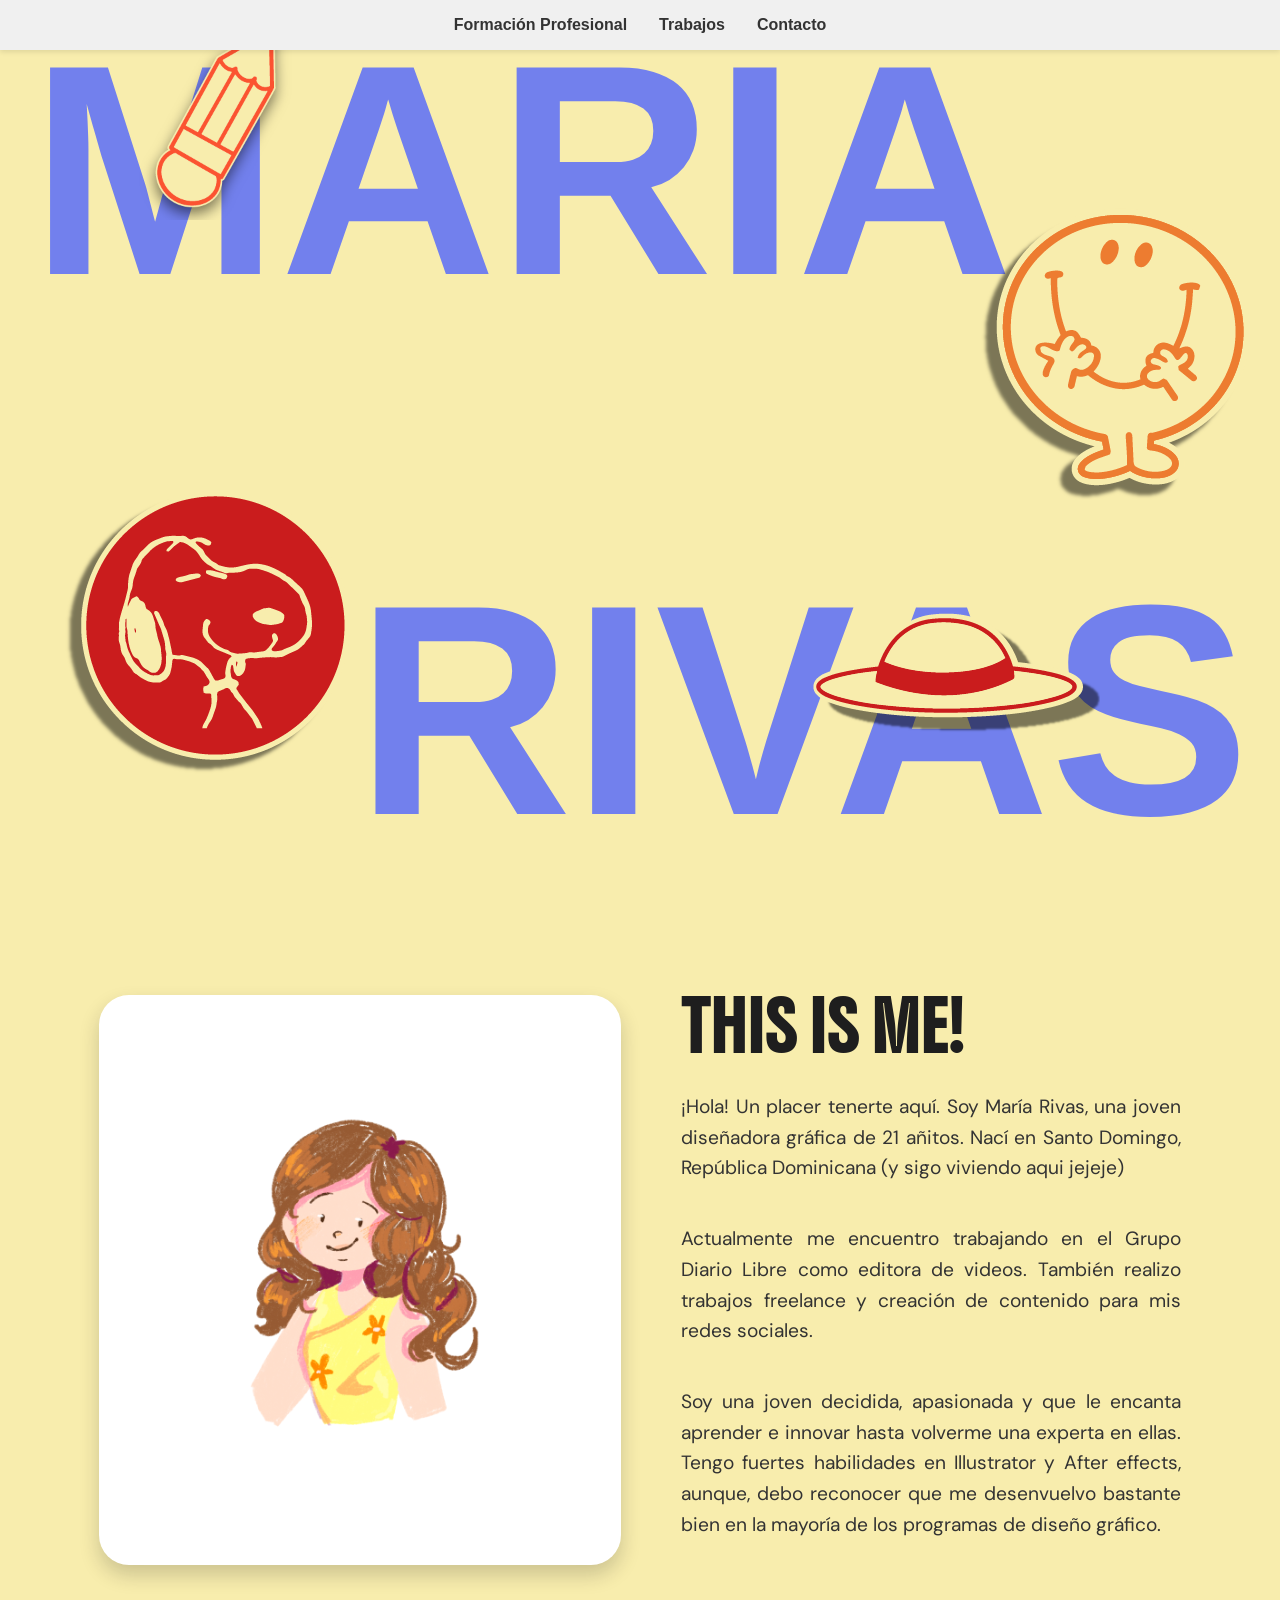
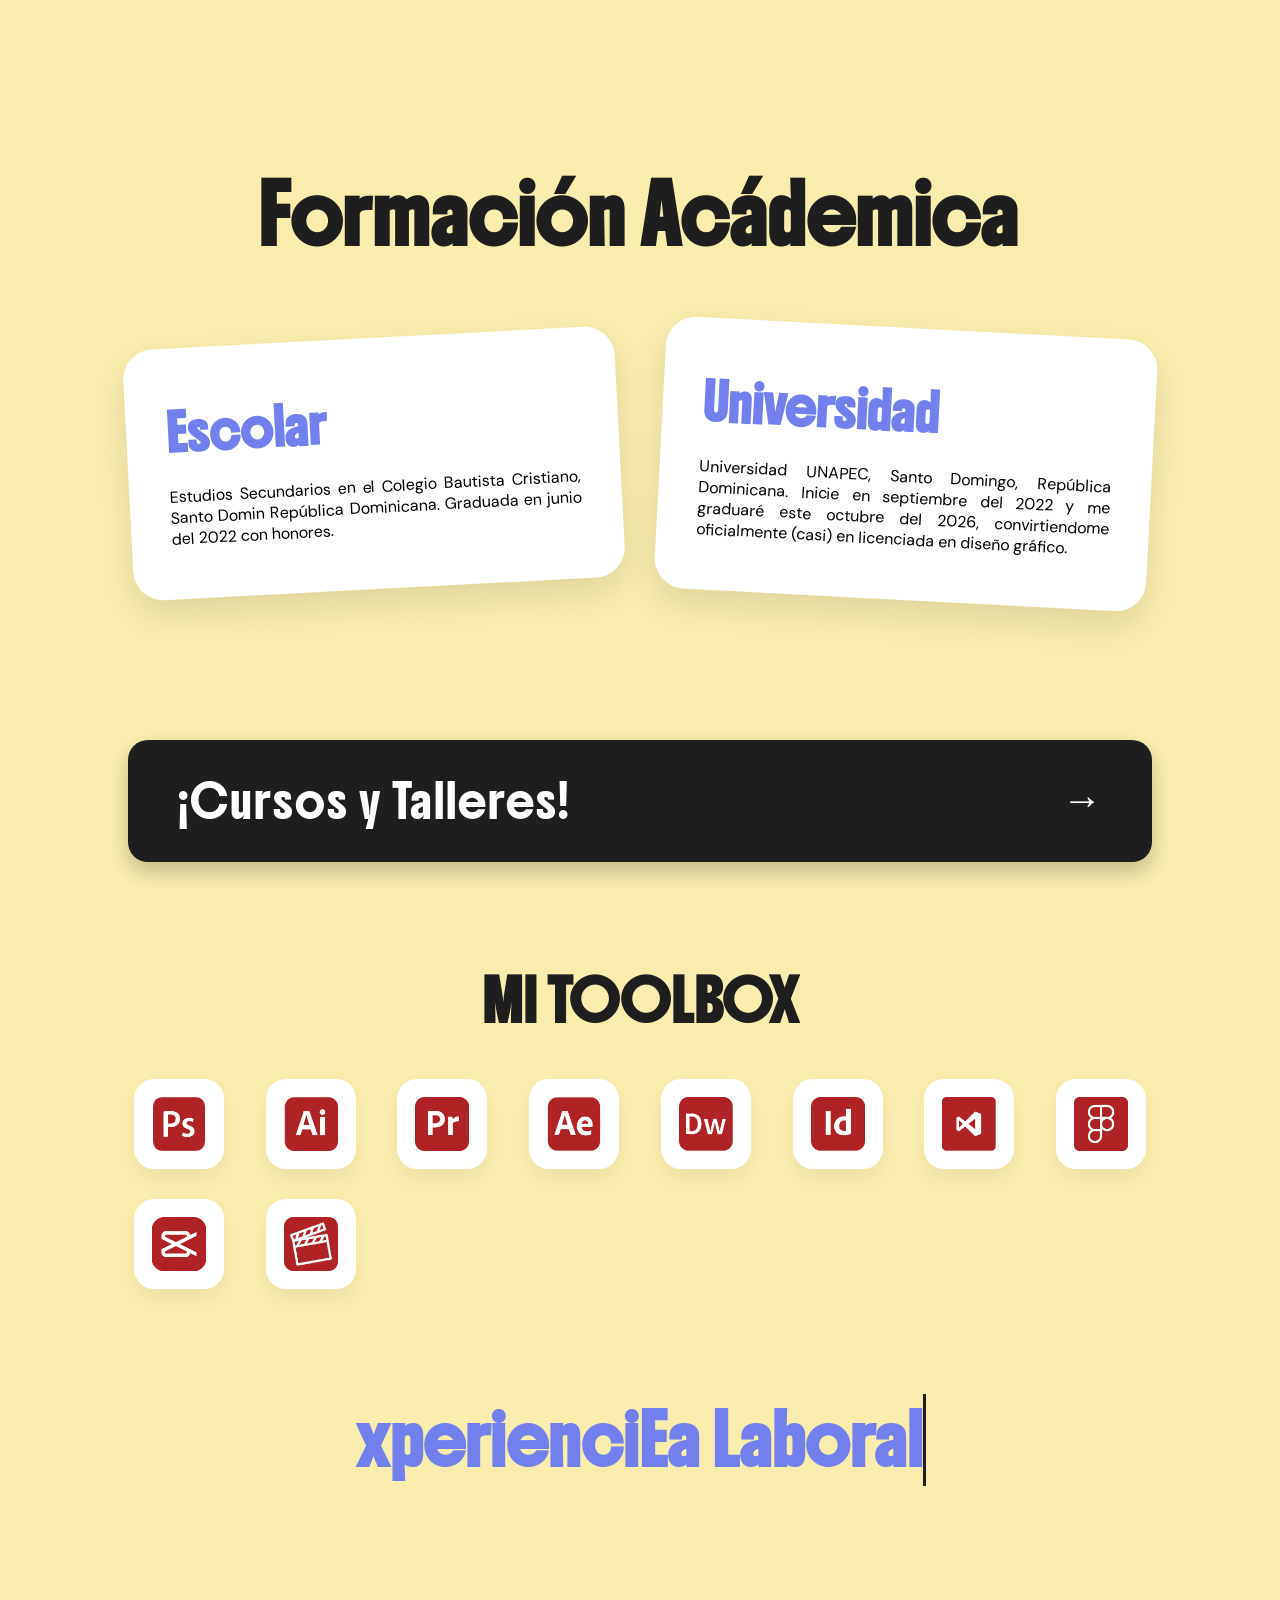
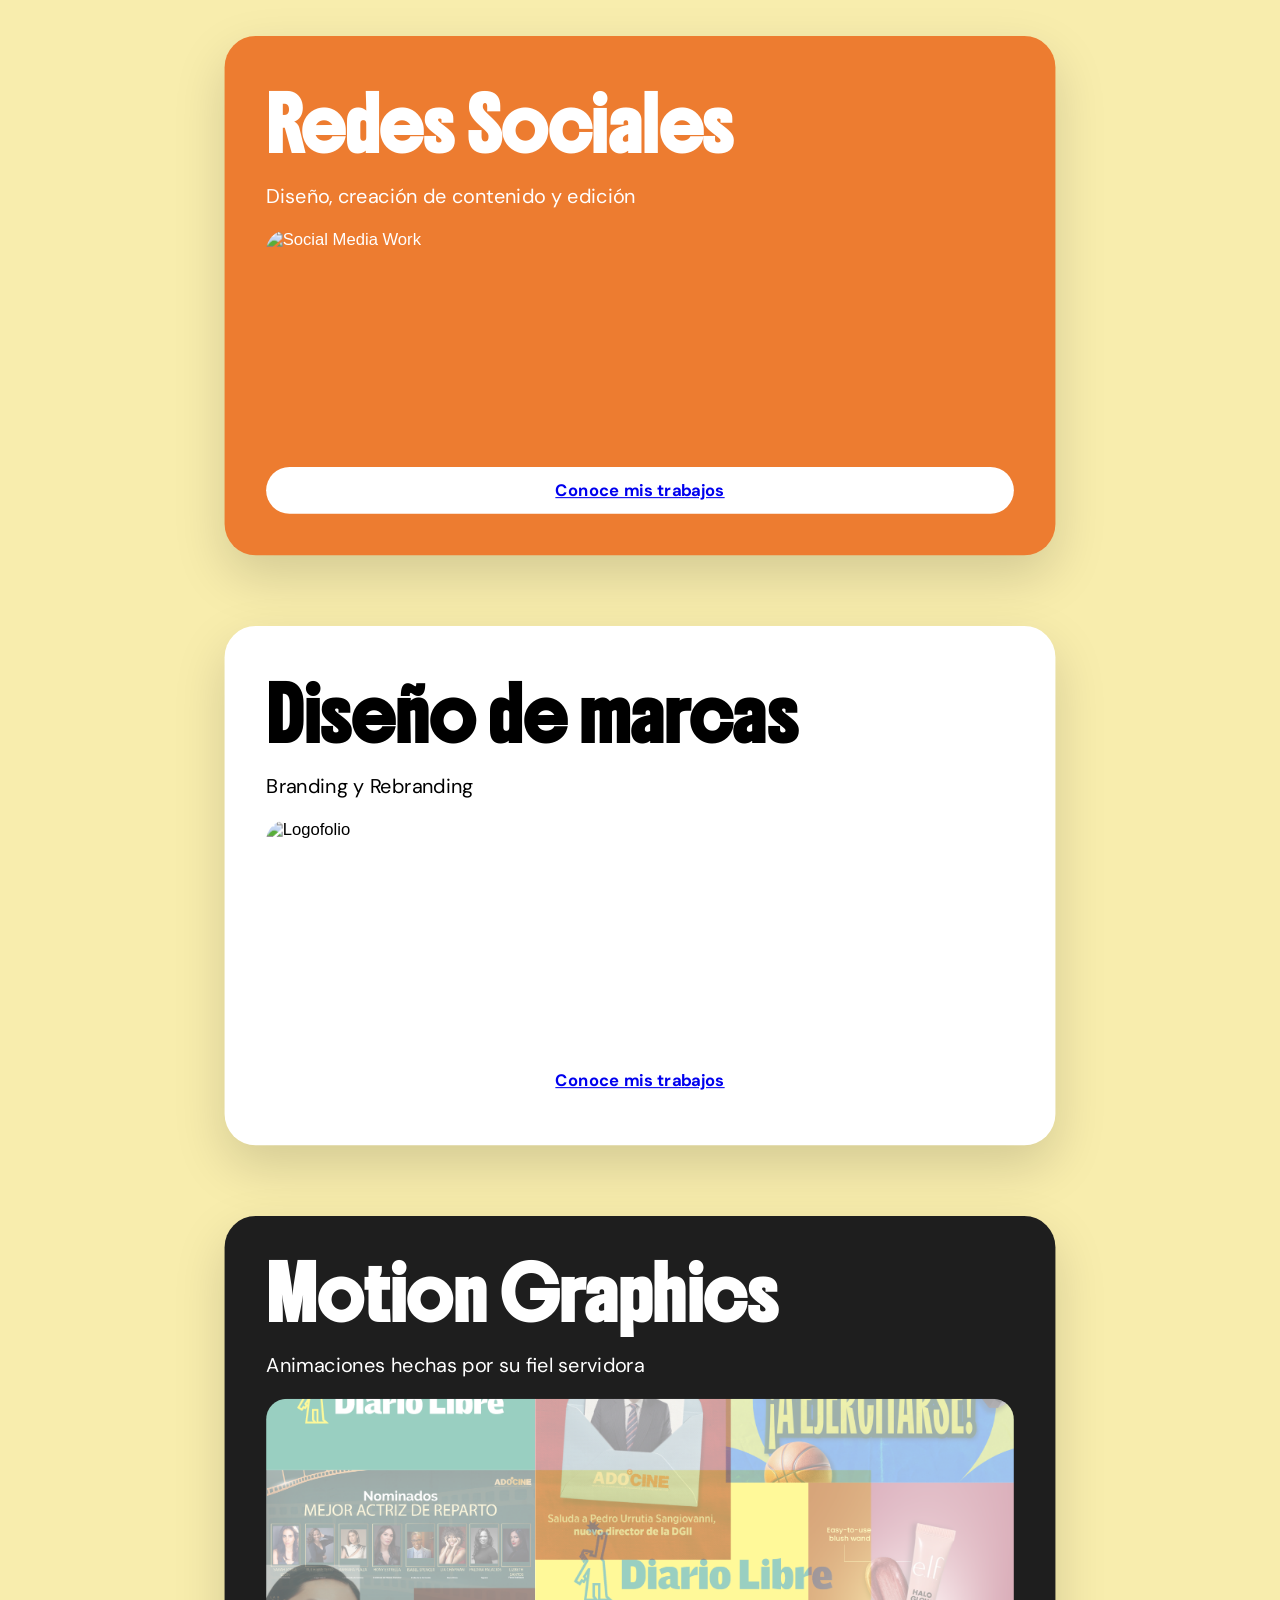
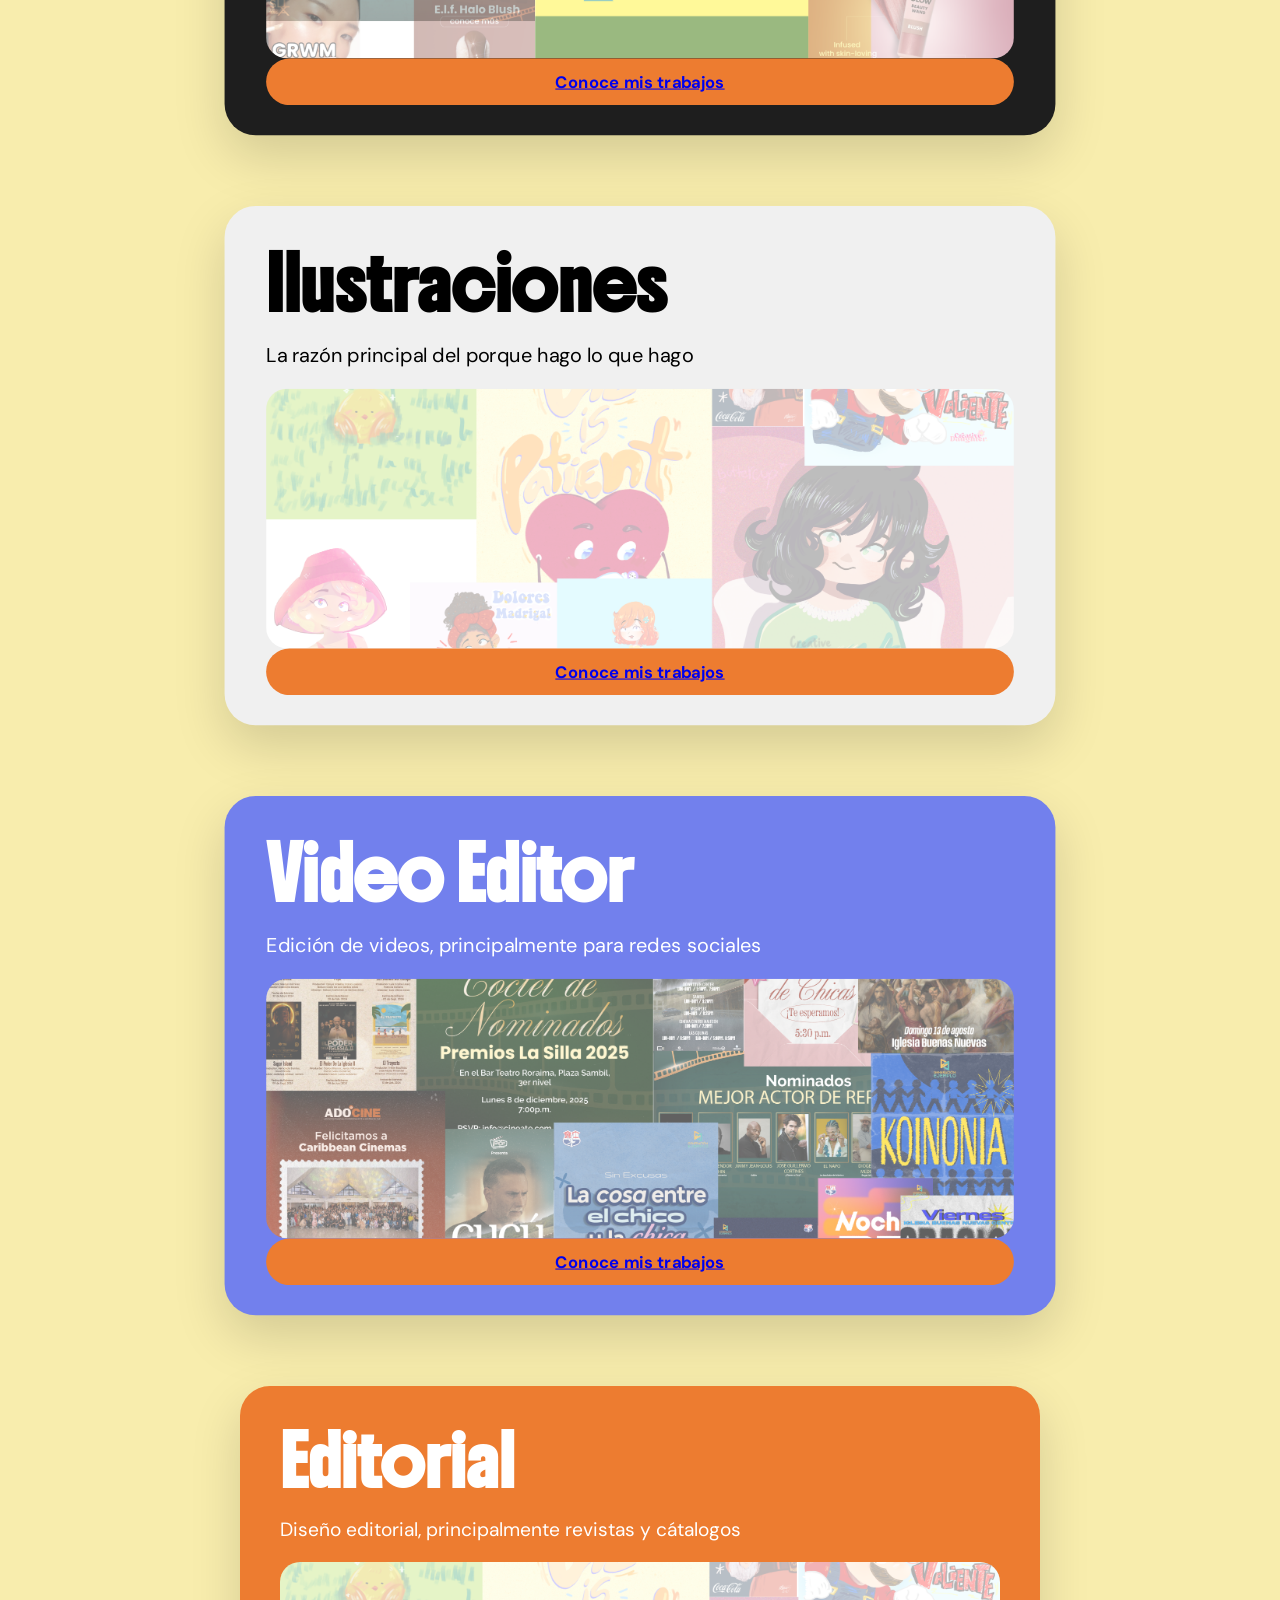
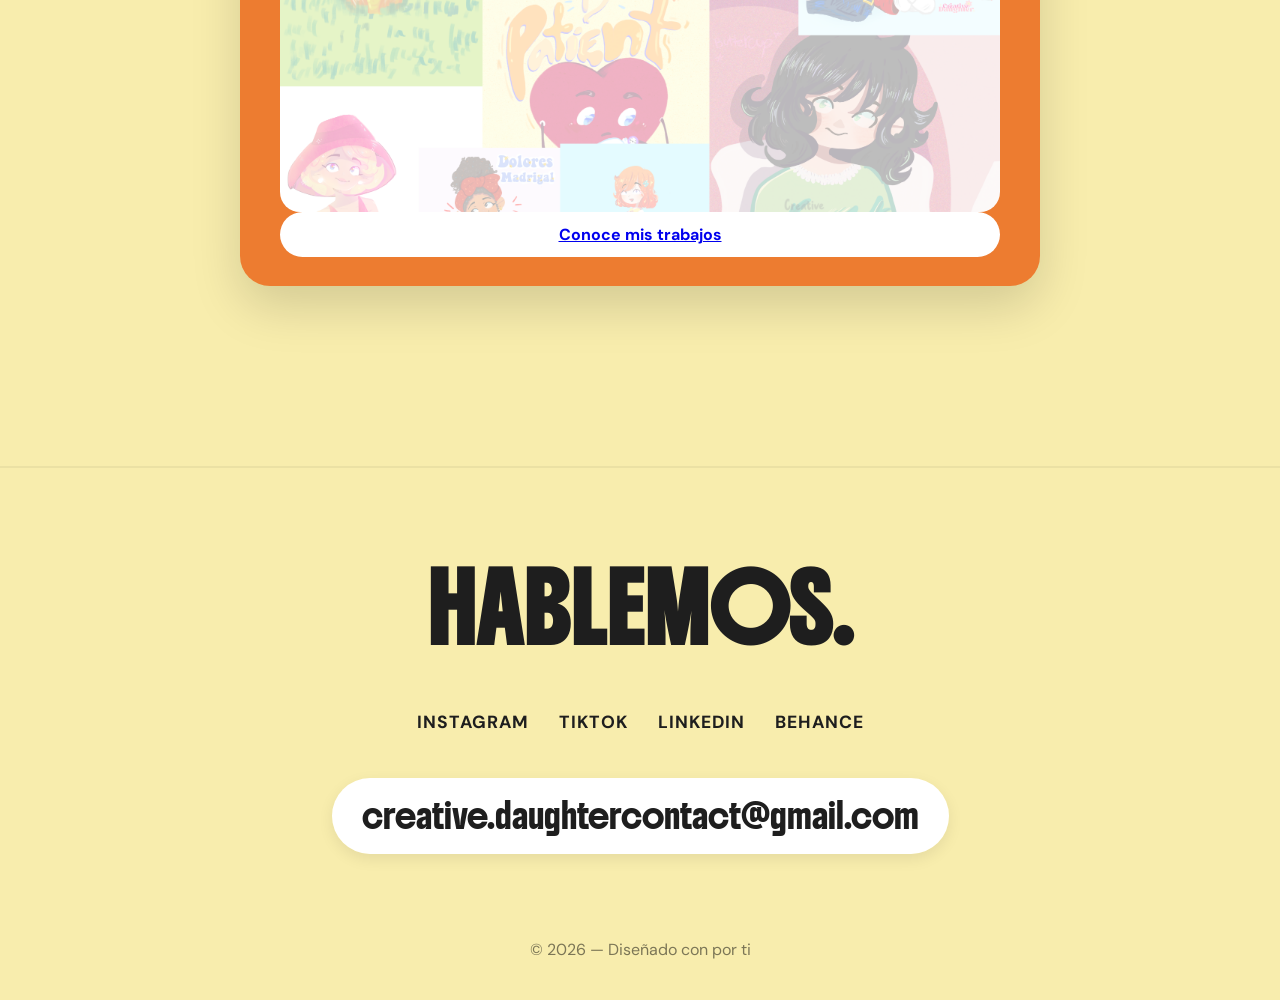
==== index.html @ d8510c4b "Add files via upload This is my portafolio" ====
<!DOCTYPE html>
<html lang="en">
<head>
  <meta charset="UTF-8" />
  <meta name="viewport" content="width=device-width, initial-scale=1.0" />
  <title>María Rivas Portfolio</title>
 <link rel="preconnect" href="https://fonts.googleapis.com">
<link rel="preconnect" href="https://fonts.gstatic.com" crossorigin>
<link href="https://fonts.googleapis.com/css2?family=BBH+Hegarty&family=Bahiana&family=Boldonse&family=DM+Sans:ital,opsz,wght@0,9..40,100..1000;1,9..40,100..1000&family=Englebert&family=Figtree:ital,wght@0,300..900;1,300..900&family=Inconsolata:wght@200..900&family=League+Gothic&family=Mea+Culpa&family=Momo+Signature&family=Momo+Trust+Display&family=Outfit:wght@100..900&family=Rubik+Spray+Paint&family=Syne+Mono&family=Zalando+Sans+SemiExpanded:ital,wght@0,200..900;1,200..900&display=swap" rel="stylesheet">
  <link rel="stylesheet" href="styles.css" />

</head>
<body>
  <div class="liquid-bg">
  <div class="blob color-1"></div>
  <div class="blob color-2"></div>
  <div class="blob color-3"></div>
</div>
  <header id="navbar">
    <nav>
      <ul class="nav-links">
        <li><a href="knowme.html" target="_blank">Formación Profesional</a></li>
        <li><a href="trabajos.html" target="_blank">Trabajos</a></li>
        <li><a href="contacto.html" target="_blank">Contacto</a></li>
      </ul>
    </nav>
  </header>

 <section class="hero">
  <h1 class="bg-text maria">MARIA</h1>
  <h1 class="bg-text rivas">RIVAS</h1>

 <!-- Decoraciones posicionadas --> <div class="decorations"> 
    <img src="multimedia/iconos/stickers-02.png" alt="Circle" class="slide-in circle" /> 
    <img src="multimedia/iconos/stickers-04.png" alt="Hat" class="slide-in hat" /> 
    <img src="multimedia/iconos/stickers-05.png"alt= "Pencil" class="slide-in pencil" /> 
    <img src="multimedia/iconos/stickers-03.png" alt="Smile" class="slide-in smile" /> 
</div>
</section>
<section class="about">
  <div class="flip-card">
    <div class="flip-card-inner">
      <!-- Cara frontal -->
      <div class="flip-card-front">
        <img src="multimedia/iconos/IMG_5028.PNG" alt="Front" />
      </div>
      <!-- Cara trasera -->
      <div class="flip-card-back">
        <img src="https://res.cloudinary.com/dh9rltust/image/upload/v1775101078/fqs_2026-03-30_200544220185421A1C_zqckno.jpg" alt="Back" />
      </div>
    </div>
  </div>

  <div class="about-content">
    <h1>THIS IS ME!</h1>
    <p class="texto">
      ¡Hola! Un placer tenerte aquí. Soy María Rivas, una joven diseñadora gráfica de 21 añitos. Nací en Santo Domingo, República Dominicana (y sigo viviendo aqui jejeje)
<p class="texto">Actualmente me encuentro trabajando en el Grupo Diario Libre como editora de videos. También realizo trabajos freelance y creación de contenido para mis redes sociales.</p>
<p class="texto">Soy una joven decidida, apasionada y que le encanta aprender e innovar hasta volverme una experta en ellas. Tengo fuertes habilidades en Illustrator y After effects, aunque, debo reconocer que me desenvuelvo bastante bien en la mayoría de los programas de diseño gráfico.</p>


  </div>
</section>
<section class="dual-cards-section">
  <h2 class="dual-section-title">Formación Acádemica</h2>
  
  <div class="dual-cards-container">
    <div class="info-slant-card card-left">
      <h3 class="card-subtitle">Escolar</h3>
      <p class="texto">
        Estudios Secundarios en el Colegio Bautista Cristiano, Santo Domin República Dominicana. Graduada en junio del 2022 con honores.
      </p>
    </div>

    <div class="info-slant-card card-right">
      <h3 class="card-subtitle">Universidad</h3>
      <p class="texto">
        Universidad UNAPEC, Santo Domingo, República Dominicana. Inicie en septiembre del 2022 y me graduaré este octubre del 2026, convirtiendome oficialmente (casi) en licenciada en diseño gráfico. 
      </p>
    </div>
  </div>
</section>
<section class="full-width-button-section">
  <a href="knowme.html" class="banner-button">
    <span class="banner-text">¡Cursos y Talleres!</span>
    <span class="banner-icon">→</span>
  </a>
</section>
<section class="software-section">
  <div class="software-container">
    <h2 class="software-title">MI TOOLBOX</h2>
    <div class="software-grid">
      <div class="software-item">
        <img src="multimedia/iconos/logos-06.png" alt="Adobe Photoshop" title="Photoshop">
      </div>
      <div class="software-item">
        <img src="multimedia/iconos/logos-07.png" alt="Adobe Illustrator" title="Illustrator">
      </div>
      <div class="software-item">
        <img src="multimedia/iconos/logos-08.png" alt="Adobe Premiere" title="Premiere Pro">
      </div>
      <div class="software-item">
        <img src="multimedia/iconos/logos-09.png" alt="Adobe After Effects" title="After Effects">
      </div>
      <div class="software-item">
        <img src="multimedia/iconos/logos-10.png" alt="Figma" title="Figma">
      </div>
      <div class="software-item">
        <img src="multimedia/iconos/logoss-11.png" alt="Adobe InDesign" title="InDesign">
      </div>
      <div class="software-item">
        <img src="multimedia/iconos/logoss-12.png" alt="Adobe Lightroom" title="Lightroom">
      </div>
      <div class="software-item">
        <img src="multimedia/iconos/logoss-13.png" alt="CapCut" title="CapCut">
      </div>
      <div class="software-item">
        <img src="multimedia/iconos/logoss-14.png" alt="Media Encoder" title="Media Encoder">
      </div>
      <div class="software-item">
        <img src="multimedia/iconos/finalcut 2.png" alt="DaVinci Resolve" title="DaVinci Resolve">
      </div>
    </div>
  </div>
</section>

</section>
<section class="stack-container">
  <h1 class="dual-section-title" id="typing-title">Experiencia Laboral  </h1>

  <div class="stack-card" id="social-media">
    <div class="card-content">
      <h2>Redes Sociales</h2>
      <p>Diseño, creación de contenido y edición</p>
      <img src="multimedia/Diseño sin título/2 copy.png" alt="Social Media Work">
      <button class="boton2"><a href="socialmedia.html">Conoce mis trabajos</a></button>
    </div>
  </div>

  <div class="stack-card" id="logofolio">
    <div class="card-content">
      <h2>Diseño de marcas</h2>
      <p>Branding y Rebranding</p>
      <img src="multimedia/Diseño sin título/1 copy.png" alt="Logofolio">
      <button class="boton2"><a href="logofolio-detail.html">Conoce mis trabajos</a></button>
    </div>
  </div>

  <div class="stack-card" id="motion">
    <div class="card-content">
      <h2>Motion Graphics</h2>
      <p>Animaciones hechas por su fiel servidora</p>
      <img src="multimedia/Diseño sin título/2.png" alt="Motion Graphics">
      <button class="boton"><a href="motion-detail.html">Conoce mis trabajos</a></button>
    </div>
  </div>

  <div class="stack-card" id="ilustracion">
    <div class="card-content">
      <h2>Ilustraciones</h2>
      <p>La razón principal del porque hago lo que hago</p>
      <img src="multimedia/Diseño sin título/1.png" alt="Ilustración">
      <button class="boton"><a href="ilustracion-detail.html">Conoce mis trabajos</a></button>
    </div>
  </div>

  <div class="stack-card" id="video">
    <div class="card-content">
      <h2>Video Editor</h2>
      <p>Edición de videos, principalmente para redes sociales</p>
      <img src="multimedia/Diseño sin título/3.png" alt="Video">
      <button class="boton"><a href="video-details.html">Conoce mis trabajos</a></button>
    </div>
  </div>



  <div class="stack-card" id="editorial">
    <div class="card-content">
      <h2>Editorial</h2>
      <p>Diseño editorial, principalmente revistas y cátalogos</p>
      <img src="multimedia/Diseño sin título/1.png" alt="Editorial">
      <button class="boton2" ><a href="editorial-detail.html">Conoce mis trabajos</a></button>
    </div>
  </div>
</section>
<footer class="main-footer">
  <div class="footer-content">
    <h2 class="footer-logo">HABLEMOS.</h2>
    
    <div class="footer-socials">
      <a href="https://www.instagram.com/rivas.folio_/?hl=es" target="_blank" class="social-link">Instagram</a>
      <a href="https://www.tiktok.com/@rivassss.25?_r=1&_t=ZS-94QGg4v92FM
" target="_blank" class="social-link">TikTok</a>
      <a href="https://www.linkedin.com/in/mariagrivassanchez/" target="_blank" class="social-link">LinkedIn</a>
      <a href="https://www.behance.net/mariarivas3" target="_blank" class="social-link">Behance</a>
    </div>

    <div class="footer-email">
      <a href="mailto:creative.daughtercontact@gmail.com" class="email-link">creative.daughtercontact@gmail.com</a>
    </div>

    <div class="footer-bottom">
      <p class="texto">© 2026 — Diseñado con por ti</p>
    </div>
  </div>
</footer>


  <script src="script.js"></script>
</body>
</html>
---- styles.css ----
/* Reset básico */
* {
  margin: 0;
  padding: 0;
  box-sizing: border-box;
}

body {
  font-family: 'Segoe UI', sans-serif;
}

/* Barra de navegación */
#navbar {
  position: fixed;
  top: 0;
  width: 100%;
  transition: background-color 0.3s ease;
  z-index: 1000;
}

#navbar.transparent {
  background-color: transparent;
}

#navbar.solid {
  background-color: #f0f0f0; /* Cambia este color según tu estilo */
  box-shadow: 0 2px 5px rgba(0, 0, 0, 0.1);
}

.nav-links {
  display: flex;
  justify-content: center;
  list-style: none;
  padding: 1rem;
}

.nav-links li {
  margin: 0 1rem;
}

.nav-links a {
  text-decoration: none;
  color: #333;
  font-weight: bold;
  transition: color 0.3s ease;
}

.nav-links a:hover {
  color: #0077cc;
}
.hero {
  background-color: #F8EDAD; /* Amarillo vibrante */
  height: 100vh;
  position: relative;
  overflow: hidden;
}

/* Texto de fondo */
.bg-text {
  position: absolute;
  font-size: 300px;
  font-weight: bold;
 font-family: "BBH Hegarty", sans-serif;
  color: #7280ED;
  opacity: 100; /* efecto de fondo, puedes ajustar */
  line-height: 1;
  pointer-events: none; /* no interfiere con clics */
}

.bg-text.maria {
  top: 20px; /* margen para no chocar con la barra */
  left: 30px;
}

.bg-text.rivas {
  bottom: 40px; /* margen para respetar la siguiente sección */
  right: 30px;
}

/* Posiciones específicas de las imágenes */
.circle {
  position: absolute;
  bottom: 120px;   /* justo debajo de la M */
  left: 60px;
  width: 300px;
  opacity: 0;
  transform: translateY(50px);
}

.hat {
  position: absolute;
  bottom: 70px;   /* parte inferior izquierda de la R */
  right: 180px;
  width: 300px;
  opacity: 0;
  transform: translateY(50px);
}

.pencil {
  position: absolute;
  top: 20px;       /* cerca de la barra de navegación */
  left: 10%;
  transform: translateX(-50%) translateY(-50px);
  width: 200px;
  opacity: 0;
}

.smile {
  position: absolute;
  top: 200px;      /* al lado de la A */
  right: 10px;
  width: 300px;
  opacity: 0;
  transform: translateX(50px);
}

/* Animación slide-in */
.decorations img.visible {
  opacity: 1;
  transform: translate(0, 0);
  transition: transform 1s ease, opacity 1s ease;
}
.about {
  display: flex;
  align-items: center;
  justify-content: center;
  padding: 80px;
  gap: 60px;
  background-color: #F8EDAD;
  opacity: 0;
  transform: translateY(30px);
  transition: opacity 1.2s ease,transorm 1.2s ease;

}

.about.visible{
  opacity: 1;
  transform: translateY(0);
}

/* Flip card */
.flip-card {
  background-color: transparent;
  width: 522px;
  height: 570px;
  perspective: 1000px;
}

.flip-card-inner {
  position: relative;
  width: 100%;
  height: 100%;
  transition: transform 0.8s;
  transform-style: preserve-3d;
}

.flip-card:hover .flip-card-inner {
  transform: rotateY(180deg);
}

.flip-card-front,
.flip-card-back {
  position: absolute;
  width: 100%;
  height: 100%;
  background-color: #fff;
  backface-visibility: hidden;
  display: flex;
  align-items: center;
  justify-content: center;
  border-radius: 30px;
  box-shadow: #1e1e1e33 0px 10px 20px;
  
}

.flip-card-front img,
.flip-card-back img {
  width: 378px;
  height: 504px;
  object-fit: cover;
}

/* Cara trasera */
.flip-card-back {
  transform: rotateY(180deg);
}

/* Contenido al lado del flip card */
.about-content {
  max-width: 500px;
}

.about-content h1 {
  font-family: "Boldonse", system-ui;
  font-weight: 400;
  font-style: normal;
  font-size: 3rem;
  margin-bottom: 20px;
  color: #1e1e1e;
}

.about-content p {
  font-size: 1.2rem;
  line-height: 1.6;
  margin-bottom: 40px;
  color: #333;
}

.btn-knowme {
  padding: 12px 24px;
  font-size: 1rem;
  font-family: "DM Sans", sans-serif;
  font-weight: bold;
  background-color: #ED7C30;
  color: #F8EDAD;
  border: none;
  cursor: pointer;
  transition: background-color 0.3s ease;
  border-radius: 30px;
  text-decoration: none;
}

.btn-knowme:hover {
  background-color: #BD530B;
  text-decoration: none;
}

.texto{font-family: "DM Sans", sans-serif;
  font-optical-sizing: auto;
  font-weight: <weight>;
  font-style: normal;
text-align: justify;
}
.programs {
  padding: 80px 40px;
  text-align: center;
  background-color:#F8EDAD ;
  position: relative;
}

.programs-header h1 {
  font-size: 3rem;
  margin-bottom: 10px;
  color: #1e1e1e;
}

.programs-header h2 {
  font-size: 1.5rem;
  color: #555;
  margin-bottom: 60px;
}

.programs-content {
  display: flex;
  justify-content: center;
  gap: 80px;
}

/* Lado izquierdo */
.programs-left .row {
  display: flex;
  justify-content: center;
  gap: 40px;
  margin-bottom: 40px;
}

@keyframes blurIn {
  0% {
    filter: blur(20px);
    opacity: 0;
    transform: scale(1);
  }
  100% {
    filter: blur(0);
    opacity: 1;
    transform: scale(1);
  }
}
.program-card {
  text-align: center;
}

.program-card img {
  width: 204px;
  height: 204px;
  object-fit: contain;
  animation: blurIn 1.2s ease forwards;
}

.program-card p {
  margin-top: 10px;
  font-size: 1rem;
  font-weight: bold;
}

/* Lado derecho */
.programs-right {
  display: flex;
  gap: 40px;
}

.column {
  display: flex;
  flex-direction: column;
  gap: 30px;
}

.mini-card {
  text-align: center;
}

.mini-card img {
  width: 90px;
  height: 90px;
  object-fit: contain;
  animation: blurIn 1.2s ease forwards;
}

.mini-card p {
  margin-top: 8px;
  font-size: 0.9rem;
  font-weight: bold;
}
/* Estilo inicial del título */
#typing-title {
  font-size: 3rem;
  color: #7280ED;
  border-right: 3px solid #1e1e1e; /* cursor */
  white-space: nowrap;
  overflow: hidden;
  font-family: boldonse, system-ui;
}
/* ===============================
   GLASS ICONOCLASIA – ICONS
   =============================== */

/* Base glass style */
.program-card img,
.mini-card img {
  position: relative;
  padding: 20px;

  background: rgba(255, 255, 255, 0.25);
  backdrop-filter: blur(12px);
  -webkit-backdrop-filter: blur(12px);

  border-radius: 24px;

  box-shadow:
    0 8px 30px rgba(0, 0, 0, 0.12),
    inset 0 1px 1px rgba(255, 255, 255, 0.4);

  transition:
    transform 0.35s ease,
    box-shadow 0.35s ease,
    background 0.35s ease;

  overflow: hidden;
  will-change: transform;
}

/* Floating animation */
@keyframes glassFloat {
  0% {
    transform: translateY(0) scale(1);
  }
  50% {
    transform: translateY(-4px) scale(1.02);
  }
  100% {
    transform: translateY(0) scale(1);
  }
}

/* Light reflection (shine) */
.program-card img::after,
.mini-card img::after {
  content: "";
  position: absolute;
  inset: -40%;

  background: linear-gradient(
    120deg,
    transparent 30%,
    rgba(255, 255, 255, 0.6) 50%,
    transparent 70%
  );

  transform: translateX(-120%) rotate(25deg);
  transition: transform 0.8s ease;
  pointer-events: none;
}

/* Hover interaction */
.program-card img:hover,
.mini-card img:hover {
  animation: glassFloat 1.8s ease-in-out infinite;

  box-shadow:
    0 15px 40px rgba(0, 0, 0, 0.18),
    inset 0 1px 1px rgba(255, 255, 255, 0.6);

  background: rgba(255, 255, 255, 0.35);
}

/* Shine animation on hover */
.program-card img:hover::after,
.mini-card img:hover::after {
  transform: translateX(120%) rotate(25deg);
}
/* ===============================
   SLIDE-OUT CODES CARD
   =============================== */

.codes-card {
  position: absolute;
  top: 50%;
  left: 0;

  height: 70%;
  max-height: 520px;

  transform: translate(-85%, -50%);
  z-index: 30;

  display: flex;
  align-items: stretch;

  transition: transform 0.5s cubic-bezier(0.4, 0, 0.2, 1);
}


/* Reveal on hover */
.codes-card:hover {
  transform: translate(0, -50%);
}

/* Handle (visible part) */
.codes-handle {
  writing-mode: vertical-rl;
  transform: rotate(180deg);

  background: rgba(255, 255, 255, 0.35);
  backdrop-filter: blur(10px);

  padding: 22px 14px;
  font-weight: bold;
  font-size: 1rem;
  letter-spacing: 1px;

  border-radius: 0 20px 20px 0;
  cursor: pointer;

  box-shadow: 4px 0 20px rgba(0, 0, 0, 0.15);
}

/* Main card */
.codes-content {
  width: 420px;
  padding: 40px 36px;

  background: rgba(255, 255, 255, 0.28);
  backdrop-filter: blur(18px);
  -webkit-backdrop-filter: blur(18px);

  border-radius: 0 32px 32px 0;

  box-shadow:
    0 30px 60px rgba(0, 0, 0, 0.25),
    inset 0 1px 1px rgba(255, 255, 255, 0.45);

  font-family: "DM Sans", sans-serif;
}


.codes-content h3 {
  font-size: 1.6rem;
  margin-bottom: 22px;
}

.codes-content li {
  font-size: 1.05rem;
  margin-bottom: 12px;
}

.codes-content h4 {
  font-size: 1.2rem;
  margin-top: 24px;
}

.codes-content p {
  font-size: 1rem;
}

.subtitulos{font-family: boldonse, system-ui;
  color:#0077cc;
  font-weight: 400;
  font-style: normal;
  font-size: 2rem;
  margin-bottom: 20px;
  text-align: center;
}

.texto2{font-family: "DM Sans", sans-serif;
  font-optical-sizing: auto;
  font-weight: <weight>;
  font-style: normal;
text-align: center;
}
 .card-swap-container {
  height: 600vh; /* crea espacio para scroll */
  position: relative;
}

.card-swap {
  position: sticky;
  top: 20vh;
  width: 70%;
  height: 60vh;
  margin: auto;
  background: rgba(255,255,255,0.35);
  backdrop-filter: blur(15px);
  border-radius: 32px;
  display: flex;
  flex-direction: column;
  align-items: center;
  justify-content: center;
  box-shadow: 0 20px 40px rgba(0,0,0,0.2);
  transition: transform 0.5s ease, opacity 0.5s ease;
}

.card-swap img {
  width: 260px;
  height: 260px;
  object-fit: cover;
  border-radius: 20px;
  margin-top: 16px;
}
.stack-container {
  background-color: #F8EDAD; /* Mismo fondo que tu web */
  padding: 5vh 10%;
  display: flex;
  flex-direction: column;
  align-items: center;
  gap: 10vh; /* Espacio entre el inicio de cada tarjeta */
  padding-bottom: 20vh;
}

.stack-card {
  position: sticky;
  top: 10vh; /* Donde se detiene la tarjeta al hacer scroll */
  width: 100%;
  max-width: 800px;
  height: 500px;
  background: white;
  border-radius: 30px;
  display: flex;
  overflow: hidden;
  box-shadow: 0 20px 50px rgba(0,0,0,0.15);
  transition: transform 0.3s ease;
}

/* Colores diferentes para cada tarjeta para que resalten al apilarse */
.stack-card:nth-child(1) { background-color: #7280ED; color: white; }
.stack-card:nth-child(2) { background-color: #ED7C30; color: white; }
.stack-card:nth-child(3) { background-color: #ffffff; }
.stack-card:nth-child(4) { background-color: #1e1e1e; color: white; }
.stack-card:nth-child(5) { background-color: #f0f0f0; }
.stack-card:nth-child(6) { background-color: #7280ED; color: white; }
.stack-card:nth-child(7) { background-color: #ED7C30; color: white; }

.card-content {
  padding: 40px;
  display: flex;
  flex-direction: column;
  justify-content: center;
  width: 100%;
}

.card-content h2 {
  font-family: "Boldonse", sans-serif;
  font-size: 3rem;
  margin-bottom: 10px;
}

.card-content p {
  font-family: "DM Sans", sans-serif;
  font-size: 1.2rem;
  margin-bottom: 20px;
}

.card-content img {
  width: 100%;
  height: 250px;
  object-fit: cover;
  border-radius: 20px;
}

/* Efecto visual de "achicamiento" opcional al bajar */
.stack-card {
  transform-origin: top center;
}
.liquid-bg {
  position: fixed;
  top: 0;
  left: 0;
  width: 100vw;
  height: 100vh;
  z-index: -1; 
  overflow: hidden;
  /* Aumentamos el desenfoque para que parezca un gradiente suave */
  filter: blur(100px); 
  background-color: #F8EDAD; /* Color base */
}

.blob {
  position: absolute;
  width: 600px; /* Círculos más grandes para mejor mezcla */
  height: 600px;
  border-radius: 50%;
  opacity: 0.6;
  mix-blend-mode: multiply; /* Esto ayuda a que los colores se fundan entre sí */
  transition: transform 0.5s cubic-bezier(0.1, 0, 0.3, 1);
}

/* Posiciones iniciales más dispersas */
.color-1 { background: #7280ED; top: -10%; left: -10%; }
.color-2 { background: #ED7C30; top: 40%; left: 50%; }
.color-3 { background: #FFFFFF; bottom: -10%; right: -10%; }

.boton {
  padding: 12px 24px;
  font-size: 1rem;
  font-family: "DM Sans", sans-serif;
  font-weight: bold;
  background-color: #ED7C30;
  color: #F8EDAD;
  border: none;
  cursor: pointer;
  transition: background-color 0.3s ease;
  border-radius: 30px;
}

.boton:hover {
  background-color: #BD530B;
}

.boton2 {
  padding: 12px 24px;
  font-size: 1rem;
  font-family: "DM Sans", sans-serif;
  font-weight: bold;
  background-color: white;
  color: #7280ED;
  border: none;
  cursor: pointer;
  transition: background-color 0.3s ease;
  border-radius: 30px;
}

.boton2:hover {
  background-color: #333;
}

/* Sección Know Me */
.knowme-section {
  min-height: 100vh;
  padding: 100px 10%;
  display: flex;
  flex-direction: column;
  align-items: flex-end; /* Alinea el contenido a la derecha */
  justify-content: center;
  position: relative;
  z-index: 1;
}

#typing-text {
  font-family: "Boldonse", sans-serif;
  font-size: 4rem;
  color: #1e1e1e; /* Asegúrate que no sea blanco o transparente */
  text-align: right;
  min-height: 1.2em;
  position: relative;
  z-index: 20; /* Por encima de cualquier fondo */
}

.typing-container {
  width: 100%;
  position: relative;
  z-index: 20;
}

/* Cursor del efecto typing */
.cursor {
  display: inline-block;
  width: 10px;
  background-color: #ED7C30;
  margin-left: 5px;
  animation: blink 0.7s infinite;
}

@keyframes blink {
  0%, 100% { opacity: 1; }
  50% { opacity: 0; }
}

/* Contenedor del ProfileCard */
#profile-card-container {
  width: 100%;
  display: flex;
  justify-content: flex-end; /* Mantiene la tarjeta a la derecha también */
}

.overlap-card-section {
  position: relative;
  width: 100%;
  background-color: white;
  border-radius: 30px 30px 0 0;
  margin-top: -100px; /* Cubre parte del texto anterior */
  z-index: 10;
  transform: translateY(80px);
  transition: transform 0.6s cubic-bezier(0.25,1,0.5,1);
  min-height: 80vh;
}

.overlap-card-section:hover {
  transform: translateY(0);
}

.split-container {
  display: flex;
  padding: 100px 10%; /* Aumentamos el margen lateral al 10% */
  gap: 100px;         /* Espacio claro entre texto y tarjetas */
  align-items: flex-start;
  width: 100%;
  max-width: 1400px;  /* Evita que en pantallas gigantes se separen demasiado */
  margin: 0 auto;     /* Centra todo el bloque en la pantalla */
}

.info-side {
  flex: 1;            /* Toma el espacio disponible de forma equilibrada */
  display: flex;
  flex-direction: column;
  padding-right: 20px;
  /* ELIMINADO: justify-content: center; (Esto era lo que causaba el corte) */
}
.sticky-text {
  position: sticky;
  top: 150px;
  width: 100%;       
  max-width: 450px;  /* Limitamos el ancho para que no choque con las cards */
  text-align: left;
}

/* Lado derecho con el stack */
.stack-side {
  flex: 1;
  display: flex;
  flex-direction: column;
  align-items: flex-end;
  gap: 160px; /* Espacio entre disparos de scroll */
  padding-bottom: 300px;
  margin-left: 60px;
}

.subtitulos {
  font-family: boldonse, system-ui;
  color: #0077cc;
  font-weight: 400;
  font-size: 3rem;   /* Un poco más grande para que destaque */
  margin-bottom: 20px;
  text-align: left;  /* Cambiado de center a left para que respete el margen */
}

.texto2 {
  font-family: "DM Sans", sans-serif;
  font-size: 1.2rem;
  line-height: 1.7;
  text-align: left;  /* Cambiado de center a left */
  color: #333;
}

.card-item {
  position: sticky;
  top: 100px;
  width: 455px;
  height: 572px;
  background: #f0f0f0;
  border-radius: 30px; /* Radio de las esquinas */
  box-shadow: 0 10px 30px rgba(0,0,0,0.1);
  display: flex;
  align-items: center;
  justify-content: center;
  
  /* ESTO ES LO MÁS IMPORTANTE */
  overflow: hidden; /* Corta cualquier contenido (como la imagen) que intente salir de los bordes redondeados */
  
  transition: transform 0.3s ease;
  border: 1px solid rgba(0,0,0,0.05);
}

.card-item img {
  width: 100%;       /* Ocupa todo el ancho de la tarjeta */
  height: 100%;      /* Ocupa todo el alto de la tarjeta */
  object-fit: cover; /* Ajusta la imagen para llenar el espacio sin deformarse */
  display: block;    /* Elimina espacios extra en la base de la imagen */
}


.texto22 {
  font-family: "DM Sans", sans-serif;
  font-size: 1.2rem;
  line-height: 1.7;
  text-align: center;  /* Cambiado de center a left */
  color: #333;
}
/* Contenedor padre */
.decoraciones-caida {
  position: absolute;
  top: 0;
  left: 0;
  width: 100%;
  height: 100%;
  pointer-events: none; /* Permite hacer clic a través de ellos */
  z-index: 5; /* Por encima del fondo, pero debajo del texto */
}

/* Estado inicial (Arriba de la pantalla) */
.objeto-caida {
  position: absolute;
  opacity: 0;
  transform: translateY(-100vh) rotate(0deg); /* Empieza muy arriba */
  transition: transform 0.6s cubic-bezier(0.5, 0, 0.75, 0), 
    opacity 0.3s ease;
}

/* Estado final (Donde aterrizan) */
.objeto-caida.caer {
  opacity: 1;
  transform: translateY(0) rotate(15deg); /* Cae a su posición y gira un poco */
}

/* Posiciones específicas de "aterrizaje" */
.decor-1 { top: 80vh; left: 10%; width: 50px;transition-delay: 0.01s; }
.decor-2 { top: 90vh; right: 15%; width: 80px; transition-delay: 0.05s; }
.decor-3 { top: 75vh; left: 50%; width: 40px; transition-delay: 0.1s; }

/* ===============================
   SECCIÓN DUAL CARDS (INCLINADAS)
   =============================== */

.dual-cards-section {
  background-color: #F8EDAD; /* Mismo fondo de la web */
  padding: 100px 10%;
  text-align: center;
  overflow: hidden; /* Evita que la inclinación cree scroll horizontal */
}

.dual-section-title {
  font-family: "Boldonse", sans-serif;
  font-size: 3.5rem;
  color: #1e1e1e;
  margin-bottom: 60px;
}

.dual-cards-container {
  display: flex;
  justify-content: space-between;
  align-items: center;
  gap: 40px;
  flex-wrap: wrap; /* Para que sea responsive en móviles */
}

.info-slant-card {
  flex: 1;
  min-width: 300px;
  max-width: 500px;
  background: white;
  padding: 50px 40px;
  border-radius: 30px;
  box-shadow: 0 15px 35px rgba(0, 0, 0, 0.1);
  transition: transform 0.4s ease, box-shadow 0.4s ease;
  display: flex;
  flex-direction: column;
  gap: 20px;
}

/* Inclinación Tarjeta Izquierda */
.card-left {
  transform: rotate(-3deg);
}

/* Inclinación Tarjeta Derecha */
.card-right {
  transform: rotate(3deg);
}

/* Títulos dentro de las tarjetas */
.card-subtitle {
  font-family: "Boldonse", sans-serif;
  font-size: 2.2rem;
  color: #7280ED; /* Color azul de tu marca */
  text-align: left;
}

/* Hover para que se enderecen un poco y resalten */
.info-slant-card:hover {
  transform: rotate(0deg) translateY(-10px);
  box-shadow: 0 25px 50px rgba(0, 0, 0, 0.15);
  z-index: 10;
}

/* Ajuste para móviles */
@media (max-width: 768px) {
  .dual-cards-container {
    flex-direction: column;
    align-items: center;
  }
  
  .card-left, .card-right {
    transform: rotate(0deg); /* Quitamos inclinación en móvil para mejor lectura */
    width: 100%;
  }
}
/* ===============================
   SECCIÓN BOTÓN ANCHO COMPLETO
   =============================== */

.full-width-button-section {
  background-color: #F8EDAD; /* Fondo igual a la web */
  padding: 40px 10%; /* Mismo margen lateral que el resto de secciones */
  display: flex;
  justify-content: center;
}

.banner-button {
  display: flex;
  justify-content: space-between; /* Texto a la izquierda, flecha a la derecha */
  align-items: center;
  width: 100%; /* Ocupa todo el ancho del contenedor */
  background-color: #1e1e1e; /* Color oscuro para que resalte */
  color: white;
  text-decoration: none;
  padding: 30px 50px;
  border-radius: 20px; /* Bordes redondeados como tus cards */
  transition: all 0.4s cubic-bezier(0.175, 0.885, 0.32, 1.275);
  box-shadow: 0 10px 20px rgba(0, 0, 0, 0.2);
}

.banner-text {
  font-family: "Boldonse", sans-serif;
  font-size: 2rem;
  letter-spacing: 2px;
}

.banner-icon {
  font-size: 2.5rem;
  transition: transform 0.4s ease;
}

/* --- EFECTO HOVER --- */

.banner-button:hover {
  background-color: #7280ED; /* Cambia al azul de tu marca al pasar el mouse */
  transform: scale(1.02); /* Crece un poquito */
  box-shadow: 0 15px 30px rgba(114, 128, 237, 0.4);
}

.banner-button:hover .banner-icon {
  transform: translateX(20px); /* La flecha se mueve a la derecha */
}

/* Ajuste para móviles */
@media (max-width: 768px) {
  .full-width-button-section {
    padding: 20px 5%;
  }
  
  .banner-text {
    font-size: 1.2rem;
  }
  
  .banner-button {
    padding: 20px 30px;
  }
}

/* Estilo base del título */
.dual-section-title {
  font-family: "Boldonse", sans-serif;
  font-size: 3.5rem;
  color: #1e1e1e;
  margin-bottom: 60px;
  display: inline-block; /* Importante para el cursor */
  border-right: 4px solid transparent; /* El cursor */
  white-space: nowrap;
  overflow: hidden;
  vertical-align: bottom;
}

/* Clase que se activará con JS */
.typing-active {
  border-right-color: #7280ED; /* Color del cursor (tu azul) */
  animation: blink 0.7s step-end infinite;
}

/* Animación del parpadeo del cursor */
@keyframes blink {
  from, to { border-color: transparent }
  50% { border-color: #7280ED; }
}
/* ===============================
   FOOTER SECTION
   =============================== */

.main-footer {
  background-color: #F8EDAD; /* Fondo amarillo de la web */
  padding: 80px 10% 40px 10%;
  border-top: 2px solid rgba(0,0,0,0.05); /* Línea sutil de separación */
  text-align: center;
}

.footer-content {
  display: flex;
  flex-direction: column;
  align-items: center;
  gap: 40px;
}

.footer-logo {
  font-family: "Boldonse", sans-serif;
  font-size: 4rem;
  color: #1e1e1e;
  margin: 0;
}

.footer-socials {
  display: flex;
  gap: 30px;
  flex-wrap: wrap;
  justify-content: center;
}

.social-link {
  font-family: "DM Sans", sans-serif; /* O la que uses para cuerpo */
  font-weight: 700;
  text-transform: uppercase;
  text-decoration: none;
  color: #1e1e1e;
  font-size: 1.1rem;
  letter-spacing: 1px;
  transition: all 0.3s ease;
  position: relative;
}

/* Línea animada debajo de los links */
.social-link::after {
  content: '';
  position: absolute;
  width: 0;
  height: 2px;
  bottom: -5px;
  left: 0;
  background-color: #7280ED;
  transition: width 0.3s ease;
}

.social-link:hover {
  color: #7280ED;
}

.social-link:hover::after {
  width: 100%;
}

.footer-email {
  margin-top: 20px;
}

.email-link {
  font-family: "Boldonse", sans-serif;
  font-size: 1.5rem;
  color: #1e1e1e;
  text-decoration: none;
  background: white;
  padding: 15px 30px;
  border-radius: 50px;
  box-shadow: 0 5px 15px rgba(0,0,0,0.08);
  transition: all 0.3s ease;
}

.email-link:hover {
  background-color: #1e1e1e;
  color: white;
  transform: translateY(-5px);
}

.footer-bottom {
  margin-top: 60px;
  opacity: 0.5;
}

/* Responsive */
@media (max-width: 768px) {
  .footer-logo {
    font-size: 2.5rem;
  }
  .footer-socials {
    gap: 20px;
  }
}
/* ===============================
   SECCIÓN PROGRAMAS (TOOLBOX)
   =============================== */

.software-section {
  background-color: #F8EDAD; /* Fondo amarillo */
  padding: 60px 10%;
  text-align: center;
}

.software-title {
  font-family: "Boldonse", sans-serif;
  font-size: 2.5rem;
  color: #1e1e1e;
  margin-bottom: 40px;
}

.software-grid {
  display: grid;
  grid-template-columns: repeat(auto-fit, minmax(100px, 1fr)); /* Se adapta solo */
  gap: 30px;
  justify-items: center;
  align-items: center;
}

.software-item {
  width: 90px;
  height: 90px;
  background: white;
  border-radius: 20px; /* Bordes suaves */
  display: flex;
  justify-content: center;
  align-items: center;
  box-shadow: 0 10px 20px rgba(0, 0, 0, 0.05);
  transition: all 0.3s ease;
}

.software-item img {
  width: 60%; /* Ajusta el tamaño del icono dentro del cuadro */
  height: auto;
  filter: grayscale(20%); /* Un toque sutil de estilo */
  transition: all 0.3s ease;
}

/* Efecto al pasar el mouse */
.software-item:hover {
  transform: translateY(-10px) rotate(5deg); /* Pequeño salto e inclinación */
  box-shadow: 0 15px 30px rgba(114, 128, 237, 0.2); /* Sombra azul marca */
}

.software-item:hover img {
  filter: grayscale(0%);
  transform: scale(1.1);
}

/* Ajuste para móviles */
@media (max-width: 768px) {
  .software-grid {
    grid-template-columns: repeat(5, 1fr); /* 5 columnas en tablet */
    gap: 15px;
  }
  .software-item {
    width: 70px;
    height: 70px;
  }
}

@media (max-width: 480px) {
  .software-grid {
    grid-template-columns: repeat(3, 1fr); /* 3 columnas en móvil */
  }
}

/* ===============================
   ESTILO DE CARPETAS (ARCHIVE)
   =============================== */

/* ===============================
   ESTILO DE CARPETAS (OPTIMIZADO)
   =============================== */

.folder-page {
  background-color: #F8EDAD; /* Fondo amarillo consistente */
}

.archive-section {
  padding: 80px 10% 60px 10%; /* 10% de área de respeto lateral */
  min-height: 100vh;
  display: flex;
  flex-direction: column;
  align-items: center; /* Centraliza la cuadrícula y el header */
}

.archive-header {
  margin-bottom: 50px; /* Reduce espacio para que las carpetas suban */
  text-align: center;  /* Centraliza el texto */
  width: 100%;
}

.centered-title {
  font-family: "Boldonse", sans-serif;
  font-size: 4rem;
  text-transform: uppercase; /* Todo en Mayúsculas */
  letter-spacing: 5px;
  color: #1e1e1e;
  margin-bottom: 10px;
}

.folder-description {
  font-family: "DM Sans", sans-serif;
  font-size: 1.1rem;
  color: #333;
  max-width: 600px;
  margin: 0 auto; /* Centra el párrafo */
  line-height: 1.6;
}

.folder-grid {
  display: grid;
  grid-template-columns: repeat(auto-fit, minmax(300px, 1fr));
  gap: 35px;
  width: 100%;
  max-width: 1200px; /* Evita que se dispersen demasiado en pantallas ultra-wide */
  perspective: 1000px;
}

/* Estructura de la Carpeta */
.folder-item {
  text-decoration: none;
  display: flex;
  flex-direction: column;
  transition: transform 0.4s cubic-bezier(0.175, 0.885, 0.32, 1.275);
}

.folder-tab {
  width: 90px;
  height: 25px;
  border-radius: 12px 12px 0 0;
  margin-left: 20px;
  position: relative;
  bottom: -2px;
}

.folder-body {
  height: 200px; /* Un poco más compactas para que quepan mejor */
  border-radius: 20px;
  padding: 25px;
  display: flex;
  flex-direction: column;
  justify-content: space-between;
  box-shadow: 0 10px 25px rgba(0,0,0,0.1);
}

.folder-name {
  font-family: "Boldonse", sans-serif;
  font-size: 2rem;
  line-height: 0.9;
  color: white;
}

.folder-count {
  font-family: "Inconsolata", monospace;
  font-size: 1rem;
  color: rgba(255, 255, 255, 0.7);
  text-align: right;
}

/* Colores */
.color-blue .folder-tab, .color-blue .folder-body { background-color: #7280ED; }
.color-orange .folder-tab, .color-orange .folder-body { background-color: #ED7C30; }
.color-dark .folder-tab, .color-dark .folder-body { background-color: #1e1e1e; }
.color-pink .folder-tab, .color-pink .folder-body { background-color: #FFB6C1; }
.color-green .folder-tab, .color-green .folder-body { background-color: #58D68D; }
.color-purple .folder-tab, .color-purple .folder-body { background-color: #4A55A2; }

/* Efecto Hover */
.folder-item:hover {
  transform: translateY(-12px) rotateX(8deg);
}

/* Responsivo */
@media (max-width: 768px) {
  .centered-title { font-size: 2.5rem; }
  .archive-section { padding: 60px 5%; }
}

/* =========================================
   NUEVAS ETIQUETAS: VENTANA DE CONTACTO
   ========================================= */

.contact-main-container {
  padding: 80px 10% 80px 10%; /* Área de respeto lateral 10% */
  display: flex;
  flex-direction: column;
  align-items: center;
  background-color: #F8EDAD;
  min-height: 100vh;
}

.contact-sub-info {
  font-family: "DM Sans", sans-serif;
  font-size: 1.2rem;
  color: #333;
  margin-top: -20px;
  margin-bottom: 40px;
  text-align: center;
}

/* El contenedor blanco del formulario */
.contact-form-wrapper {
  background: white;
  width: 100%;
  max-width: 650px;
  padding: 45px;
  border-radius: 40px; /* Bordes muy redondeados como tus cards */
  box-shadow: 0 20px 40px rgba(0, 0, 0, 0.08);
  border: 1px solid rgba(0,0,0,0.03);
}

.custom-booking-form {
  display: flex;
  flex-direction: column;
  gap: 25px;
}

.input-block-new {
  display: flex;
  flex-direction: column;
  gap: 8px;
}

.label-custom {
  font-family: "DM Sans", sans-serif;
  font-weight: 700;
  font-size: 0.95rem;
  color: #1e1e1e;
  padding-left: 5px;
}

/* Estilo para Inputs, Selects y Textarea */
.input-field-custom, 
.select-field-custom, 
.textarea-field-custom {
  width: 100%;
  padding: 16px 20px;
  border-radius: 18px;
  border: 2px solid #f4f4f4;
  background-color: #fdfdfd;
  font-family: "DM Sans", sans-serif;
  font-size: 1rem;
  transition: all 0.3s ease;
}

.input-field-custom:focus, 
.select-field-custom:focus, 
.textarea-field-custom:focus {
  outline: none;
  border-color: #7280ED; /* Tu azul de marca */
  background-color: #fff;
  box-shadow: 0 5px 15px rgba(114, 128, 237, 0.1);
}

/* Botón de envío especial */
.submit-button-fancy {
  background-color: #1e1e1e;
  color: white;
  font-family: "Boldonse", sans-serif;
  font-size: 1.3rem;
  padding: 20px;
  border: none;
  border-radius: 20px;
  cursor: pointer;
  letter-spacing: 2px;
  transition: all 0.4s cubic-bezier(0.175, 0.885, 0.32, 1.275);
  margin-top: 15px;
  position: relative;
  overflow: hidden;
}

.submit-button-fancy:hover {
  background-color: #7280ED;
  transform: scale(1.03);
  box-shadow: 0 15px 30px rgba(114, 128, 237, 0.3);
}

/* Responsivo para móviles */
@media (max-width: 768px) {
  .contact-form-wrapper {
    padding: 30px 20px;
  }
  .contact-main-container {
    padding: 60px 5%;
  }
}
/* =========================================
   D/* =========================================
   DETALLE DE TRABAJO CORREGIDO (SOCIAL MEDIA)
   ========================================= */

/* =========================================
   DETALLE DE TRABAJO CORREGIDO (SOCIAL MEDIA)
   ========================================= */

.work-detail-container {
  /* Aumento de padding superior para evitar que el navbar tape el título */
  padding: 160px 10% 80px 10%; 
  background-color: #F8EDAD;
  min-height: 100vh;
  display: flex;
  flex-direction: column;
  align-items: center;
}

.category-header {
  text-align: center;
  width: 100%;
  margin-bottom: 40px;
}

.category-tag {
  font-family: "Inconsolata", monospace;
  color: #7280ED;
  text-transform: uppercase;
  font-weight: 600;
  letter-spacing: 2px;
}

/* Estilos de cuenta y galería */
.account-section {
  margin-top: 40px;
  width: 100%;
}

.account-info {
  text-align: left;
  margin-bottom: 30px;
  border-left: 5px solid #7280ED;
  padding-left: 20px;
}

.account-title {
  font-family: "Boldonse", sans-serif;
  font-size: 2.2rem;
  color: #1e1e1e;
  margin-bottom: 10px;
}

.section-divider {
  border: 0;
  height: 1px;
  background-image: linear-gradient(to right, rgba(0,0,0,0), rgba(0,0,0,0.1), rgba(0,0,0,0));
  margin: 60px 0;
}

.work-gallery {
  display: grid;
  grid-template-columns: repeat(auto-fill, minmax(300px, 1fr));
  grid-auto-rows: 250px;
  gap: 20px;
}

.gallery-item {
  position: relative;
  overflow: hidden;
  border-radius: 25px;
  background-color: #fff;
  box-shadow: 0 10px 30px rgba(0,0,0,0.05);
}

.gallery-item.large { grid-column: span 2; grid-row: span 2; }
.gallery-item.tall { grid-row: span 2; }

.gallery-item img {
  width: 100%;
  height: 100%;
  object-fit: cover;
  transition: transform 0.5s ease;
}

.gallery-item:hover img {
  transform: scale(1.08);
}

/* --- BOTÓN "VOLVER" ESTILO STICKER CORREGIDO --- */
.back-navigation {
  margin-top: 80px;
  width: 100%;
  display: flex;
  justify-content: center;
}

.back-btn {
  font-family: "Boldonse", sans-serif;
  text-decoration: none;
  background-color: #ED7C30; /* Naranja de tu marca */
  color: #F8EDAD;            /* Color crema de fondo */
  font-size: 1.3rem;
  padding: 18px 45px;
  border-radius: 50px;
  display: inline-flex;
  align-items: center;
  gap: 12px;
  transition: all 0.4s cubic-bezier(0.175, 0.885, 0.32, 1.275);
  box-shadow: 0 10px 20px rgba(237, 124, 48, 0.3);
  border: none;
}

.back-btn:hover {
  background-color: #1e1e1e; /* Cambio a negro */
  color: white;
  transform: scale(1.1) rotate(-3deg); /* Efecto sticker */
  box-shadow: 0 15px 30px rgba(0, 0, 0, 0.2);
}

/* Media Query para móviles */
@media (max-width: 768px) {
  .work-detail-container { padding-top: 120px; }
  .gallery-item.large { grid-column: span 1; grid-row: span 1; }
  .account-title { font-size: 1.8rem; }
  .back-btn { font-size: 1.1rem; padding: 15px 30px; }
}

/* =========================================
   CUADRÍCULA SECUNDARIA (POSTS & REELS)
   ========================================= */

.secondary-grid {
  display: grid;
  grid-template-columns: repeat(3, 1fr); /* 3 columnas */
  grid-gap: 20px;
  margin-top: 40px;
  width: 100%;
  max-width: 1000px;
}

.grid-item {
  position: relative;
  overflow: hidden;
  border-radius: 20px;
  background-color: #fff;
  box-shadow: 0 10px 20px rgba(0,0,0,0.05);
  transition: transform 0.3s ease;
}

/* El REEL ocupa dos filas de alto */
.grid-item.tall {
  grid-row: span 2;
}

.grid-item img {
  width: 100%;
  height: 100%;
  object-fit: cover;
  display: block;
}

/* Overlay al pasar el mouse */
.grid-overlay {
  position: absolute;
  top: 0; left: 0;
  width: 100%; height: 100%;
  background: rgba(114, 128, 237, 0.85); /* Azul de la sección */
  display: flex;
  justify-content: center;
  align-items: center;
  opacity: 0;
  transition: opacity 0.3s ease;
}

.grid-overlay span {
  color: white;
  font-family: "Boldonse", sans-serif;
  font-size: 1rem;
  transform: translateY(10px);
  transition: transform 0.3s ease;
}

.grid-item:hover .grid-overlay { opacity: 1; }
.grid-item:hover .grid-overlay span { transform: translateY(0); }
.grid-item:hover { transform: translateY(-5px); }

/* Ajuste móvil para que no se vea minúsculo */
@media (max-width: 768px) {
  .secondary-grid {
    grid-template-columns: 1fr 1fr; /* 2 columnas en móvil */
  }
  .grid-item.tall {
    grid-row: span 1; /* En móvil todos iguales para mejor flujo */
    height: 300px;
  }
}
/* --- CONTENEDOR PRINCIPAL DEL SLIDER --- */
.main-slider-container {
  width: 100%;
  max-width: 900px;
  margin: 0 auto;
  position: relative;
  overflow: hidden;
  border-radius: 20px;
  box-shadow: 0 10px 30px rgba(0,0,0,0.1);
  aspect-ratio: 16 / 9; /* Ajusta esto a 1/1 si tus artes son mayormente cuadrados */
  background-color: #fff;
}

/* EL TRACK: El ancho debe ser 100% * número de imágenes */
.slider-track {
  display: flex;
  width: 300%; /* 3 imágenes = 300% */
  height: 100%;
  transition: transform 0.7s cubic-bezier(0.65, 0, 0.35, 1);
}

/* CADA SLIDE: Debe ser exactamente 1/3 del track */
.slide {
  width: 33.3333%; 
  height: 100%;
}

.slide img {
  width: 100%;
  height: 100%;
  object-fit: cover; /* Cambia a 'contain' si no quieres que se corte nada de la imagen */
  display: block;
}

/* PUNTOS (DOTS) */
.slider-dots {
  position: absolute;
  bottom: 15px;
  left: 50%;
  transform: translateX(-50%);
  display: flex;
  gap: 10px;
  z-index: 10;
}

.dot {
  width: 12px;
  height: 12px;
  background: rgba(255, 255, 255, 0.5);
  border-radius: 50%;
  cursor: pointer;
  transition: all 0.3s ease;
  border: 2px solid transparent;
}

.dot.active {
  background: #7280ED; /* Color azul de tu marca */
  transform: scale(1.2);
  border-color: white;
}

/* --- CONTENEDORES DE VIDEO --- */
.video-item {
  background-color: #000; /* Fondo negro para que el video destaque */
  border-radius: 12px;
  overflow: hidden;
  box-shadow: 0 8px 25px rgba(0,0,0,0.15);
  display: flex;
  flex-direction: column;
}

.video-item video {
  width: 100%;
  height: 100%;
  object-fit: cover; /* Asegura que llene el contenedor sin bandas negras */
}

.video-label {
  background: #1e1e1e;
  color: #fff;
  font-family: 'Inconsolata', monospace;
  font-size: 0.75rem;
  padding: 8px;
  text-align: center;
  text-transform: uppercase;
}

/* --- MEDIDAS EXACTAS --- */
.format-16-9 {
  aspect-ratio: 16 / 9;
}

.format-9-16 {
  aspect-ratio: 9 / 16;
  max-width: 320px; /* Para que los reels no se vean gigantes en desktop */
  justify-self: center;
}

.format-1-1 {
  aspect-ratio: 1 / 1;
  max-width: 400px;
  justify-self: center;
}

/* --- GRIDS DE DISTRIBUCIÓN --- */

/* Adocine: 2 arriba (16:9), 3 abajo (Reels y Post) */
.motion-grid-adocine {
  display: grid;
  grid-template-columns: repeat(6, 1fr);
  gap: 25px;
}

.motion-grid-adocine .format-16-9 { grid-column: span 3; } /* 2 por fila */
.motion-grid-adocine .format-9-16 { grid-column: span 2; } /* 3 por fila (junto al post) */
.motion-grid-adocine .format-1-1 { grid-column: span 2; }

/* Cucu: 2 Reels centrados */
.motion-grid-cucu {
  display: flex;
  justify-content: center;
  gap: 30px;
}

/* Inedito: Centrado y destacado */
.full-width {
  max-width: 1000px;
  margin: 0 auto;
}

/* Ajuste para móviles */
@media (max-width: 768px) {
  .motion-grid-adocine { grid-template-columns: 1fr; }
  .motion-grid-adocine .format-16-9, 
  .motion-grid-adocine .format-9-16, 
  .motion-grid-adocine .format-1-1 { 
    grid-column: span 1; 
  }
  .motion-grid-cucu { flex-direction: column; align-items: center; }
}

/* --- DIARIO LIBRE GRID --- */
.motion-grid-diario {
  display: grid;
  grid-template-columns: 2fr 1fr; /* El horizontal ocupa el doble que el vertical */
  gap: 30px;
  align-items: end; /* Alinea los textos de abajo */
  max-width: 1100px;
  margin: 0 auto;
}

/* Ajuste para que el 16:9 de Diario Libre no sea infinito */
.motion-grid-diario .format-16-9 {
  width: 100%;
}

/* Ajuste para que el Reel en esta sección se vea bien escalado */
.motion-grid-diario .format-9-16 {
  width: 100%;
  max-width: 350px;
  justify-self: end;
}

/* RESPONSIVE DIARIO LIBRE */
@media (max-width: 900px) {
  .motion-grid-diario {
    grid-template-columns: 1fr; /* Uno sobre otro en móviles */
    justify-items: center;
  }
  
  .motion-grid-diario .format-9-16 {
    justify-self: center;
  }
}
/* --- SECCIÓN PERSONALES --- */

/* Contenedor del video 1080p destacado */
.personal-highlight {
  margin-bottom: 40px;
  max-width: 1000px;
  margin-left: auto;
  margin-right: auto;
}

/* Grid de 6 Reels: 3 columnas, 2 filas */
.personal-reels-grid {
  display: grid;
  grid-template-columns: repeat(3, 1fr); /* 3 columnas iguales */
  gap: 25px;
  width: 100%;
  max-width: 1100px;
  margin: 0 auto;
}

/* Aseguramos que los 9:16 personales mantengan su forma sin crecer de más */
.personal-reels-grid .format-9-16 {
  width: 100%;
  max-width: 320px; /* Tamaño ideal para desktop */
  justify-self: center;
}

/* RESPONSIVE PERSONALES */
@media (max-width: 1024px) {
  .personal-reels-grid {
    grid-template-columns: repeat(2, 1fr); /* 2 columnas en tablets */
  }
}

@media (max-width: 600px) {
  .personal-reels-grid {
    grid-template-columns: 1fr; /* 1 columna en móviles */
  }
  
  .personal-highlight {
    width: 100%;
  }
}
/* --- GRIDS ESPECÍFICOS DE EDICIÓN --- */

/* Diario Libre: 2 columnas para que los reportajes se vean grandes */
.video-grid-editorial {
  display: grid;
  grid-template-columns: repeat(2, 1fr);
  gap: 30px;
  max-width: 1100px;
  margin: 0 auto;
}

/* El 5to video de Diario Libre ocupa las dos columnas para cerrar la sección */
.dl-highlight {
  grid-column: span 2;
  width: 80% !important; /* Un poco más pequeño para que no sea gigante */
  margin: 0 auto;
}

/* Generación Ejemplo: 3 columnas para los 6 Reels */
.reels-grid-example {
  display: grid;
  grid-template-columns: repeat(3, 1fr);
  gap: 25px;
  max-width: 1100px;
  margin: 0 auto;
}

/* Formatos de Video (Reutilizando los de Motion Graphics) */
.format-16-9 {
  aspect-ratio: 16 / 9;
}

.format-9-16 {
  aspect-ratio: 9 / 16;
}

.video-item {
  background: #000;
  border-radius: 15px;
  overflow: hidden;
  box-shadow: 0 10px 30px rgba(0,0,0,0.1);
}

.video-item video {
  width: 100%;
  height: 100%;
  object-fit: cover;
}

/* Responsive */
@media (max-width: 850px) {
  .video-grid-editorial, .reels-grid-example {
    grid-template-columns: 1fr;
  }
  .dl-highlight {
    grid-column: span 1;
    width: 100% !important;
  }
}
/* --- ESTILOS EDICIÓN PERSONAL CON TEXTO --- */

/* Ajuste para la sección del medio (los 2 horizontales) */
.personal-editing-wide {
  display: flex;
  flex-direction: column;
  gap: 30px;
  max-width: 1000px;
  margin: 0 auto;
}

/* Cuadrícula 2x2 para la sección final */
.vertical-grid-2x2 {
  display: grid;
  grid-template-columns: repeat(2, 1fr);
  gap: 30px;
  max-width: 900px; /* Ancho controlado para que respete márgenes */
  margin: 0 auto;
}

.vertical-grid-2x2 .edit-card-vertical video {
  width: 100%;
  aspect-ratio: 9 / 16;
  border-radius: 20px;
  object-fit: cover;
  box-shadow: 0 15px 35px rgba(0,0,0,0.1);
}

/* Separadores sutiles */
.section-divider {
  border: 0;
  height: 1px;
  background-image: linear-gradient(to right, transparent, rgba(0,0,0,0.1), transparent);
  margin: 80px 0;
}

/* =========================================
   ESTILO MOODBOARD 2x2 (GRANDE Y AJUSTADO)
   ========================================= */

.gallery-section {
  padding: 60px 0;
  width: 90%; 
  max-width: 1200px; /* Aquí controlas que NO ocupen toda la pantalla */
  margin: 0 auto;
}

.moodboard-2x2 {
  display: grid;
  /* Creamos solo 2 columnas anchas */
  grid-template-columns: 1fr 1fr; 
  gap: 30px; /* Espacio entre imágenes */
  align-items: start;
}

.mood-item {
  position: relative;
  width: 100%;
  border-radius: 15px;
  overflow: hidden;
  background-color: #f0f0f0;
  box-shadow: 0 10px 30px rgba(0,0,0,0.1);
  transition: transform 0.4s ease;
}

/* FORMATO RECTANGULAR (Vertical 4:5) */
.mood-item.portrait {
  aspect-ratio: 1080 / 1350; 
}

/* FORMATO CUADRADO (1:1) */
.mood-item.square {
  aspect-ratio: 1 / 1;
}

.mood-item img {
  width: 100%;
  height: 100%;
  object-fit: cover; /* Asegura que la imagen llene el espacio sin estirarse */
  display: block;
}

/* Efecto hover */
.mood-item:hover {
  transform: translateY(-10px);
  box-shadow: 0 20px 40px rgba(0,0,0,0.2);
}

/* =========================================
   RESPONSIVE (Ajuste para móviles)
   ========================================= */

@media (max-width: 800px) {
  .moodboard-2x2 {
    grid-template-columns: 1fr; /* Una sola columna en móvil para que se vean imponentes */
    gap: 20px;
  }
  
  .gallery-section {
    width: 95%;
  }
}

/* Navegación inferior */
.back-navigation {
  text-align: center;
  padding: 50px 0;
}

.back-btn {
  font-family: 'Inconsolata', monospace;
  text-decoration: none;
  color: #1a1a1a;
  border: 1px solid #1a1a1a;
  padding: 15px 35px;
  transition: all 0.3s ease;
}

.back-btn:hover {
  background: #1a1a1a;
  color: #fff;
}
/* =========================================
   ESTILOS COMPLEMENTARIOS: SECCIÓN CREARE
   ========================================= */

.section-divider-title {
  font-family: 'DM Sans', sans-serif;
  font-size: 2.5rem;
  text-align: center;
  margin: 80px 0 50px 0;
  letter-spacing: 4px;
  text-transform: uppercase;
}

.creare-container {
  display: flex;
  flex-direction: column;
  gap: 60px; /* Espacio entre las filas de CREARE */
}

.creare-row {
  display: grid;
  /* Usamos 2 columnas iguales como en la primera sección */
  grid-template-columns: 1fr 1fr; 
  gap: 40px;
  align-items: center;
}

/* El texto de CREARE */
.creare-text {
  padding: 0 20px;
}

.creare-num {
  font-family: 'Inconsolata', monospace;
  font-size: 1.2rem;
  color: #888;
  display: block;
  margin-bottom: 10px;
}

.creare-text h3 {
  font-family: 'DM Sans', sans-serif;
  font-size: 1.8rem;
  margin-bottom: 20px;
}

.creare-text p {
  font-family: 'Inconsolata', monospace;
  font-size: 1.05rem;
  line-height: 1.8;
  color: #444;
}

/* --- RESPONSIVE PARA CREARE --- */

@media (max-width: 850px) {
  .creare-row {
    grid-template-columns: 1fr; /* En móvil se apilan */
    gap: 20px;
    text-align: center;
  }
  
  /* En móvil, el orden siempre será Imagen arriba, Texto abajo */
  .creare-row.reverse {
    display: flex;
    flex-direction: column-reverse;
  }

  .creare-text {
    padding: 20px 0;
  }
}

.step-number {
  font-family: 'Inconsolata', monospace;
  font-size: 1.2rem;
  color: #999;
  display: block;
  margin-bottom: 10px;
}

.creare-text h3 {
  font-family: 'DM Sans', sans-serif;
  font-size: 1.8rem;
  margin-bottom: 20px;
  text-transform: uppercase;
}

.creare-text p {
  font-family: 'Inconsolata', monospace;
  font-size: 1rem;
  line-height: 1.8;
  color: #555;
}

/* =========================================
   RESPONSIVE CREARE
   ========================================= */

@media (max-width: 900px) {
  .creare-row, .creare-row.reverse {
    flex-direction: column; /* Se apilan en móvil */
    text-align: center;
    gap: 30px;
  }

  .creare-image, .creare-text {
    max-width: 100%;
  }

  .creare-title {
    font-size: 2rem;
  }
}
/* =========================================
   SECCIÓN BRANDING / LOGOFOLIO
   ========================================= */

.branding-project {
  width: 90%;
  max-width: 1200px; /* Margen estricto */
  margin: 0 auto 100px auto;
}

/* Logo Principal */
.main-logo-display {
  width: 100%;
  margin-bottom: 60px;
  text-align: center;
}

.main-logo-display img {
  width: 100%;
  max-height: 500px;
  object-fit: contain; /* Para que el logo no se corte */
  margin-bottom: 30px;
}

.brand-intro {
  max-width: 700px;
  margin: 0 auto;
}

.brand-intro h2 {
  font-family: 'DM Sans', sans-serif;
  letter-spacing: 3px;
  font-size: 1.8rem;
  margin-bottom: 15px;
}

.brand-intro p {
  font-family: 'Inconsolata', monospace;
  color: #666;
  line-height: 1.6;
}

/* Grid de Aplicaciones del Branding */
.branding-grid {
  display: grid;
  grid-template-columns: repeat(2, 1fr); /* 2 columnas como la sección anterior */
  gap: 30px;
}

.brand-item {
  background-color: #f9f9f9;
  border-radius: 15px;
  overflow: hidden;
  box-shadow: 0 5px 15px rgba(0,0,0,0.05);
  display: flex;
  align-items: center;
  justify-content: center;
}

.brand-item img {
  width: 100%;
  height: 100%;
  object-fit: cover; /* Las aplicaciones llenan el espacio */
  display: block;
}

/* Clase para imágenes que queremos que resalten más */
.brand-item.large {
  grid-row: span 1;
}

/* Responsivo */
@media (max-width: 800px) {
  .branding-grid {
    grid-template-columns: 1fr; /* Una columna en móvil */
  }
  
  .main-logo-display img {
    max-height: 300px;
  }
}
/* =========================================
   EFECTO DE SOMBRA (SHADOW) PARA IMÁGENES
   ========================================= */

.branding-detail-section {
  padding: 80px 0;
  width: 90%;
  max-width: 1200px;
  margin: 0 auto;
}

/* Clase específica para el sombreado */
.shadow-focus {
  /* Sombra profunda y suave: desplazamiento x, desplazamiento y, difuminado, expansión, color */
  box-shadow: 0 20px 50px rgba(0, 0, 0, 0.15) !important; 
  border-radius: 20px;
  overflow: hidden;
  transition: transform 0.4s ease, box-shadow 0.4s ease;
}

/* Elevación extra al pasar el mouse */
.shadow-focus:hover {
  transform: translateY(-5px);
  box-shadow: 0 30px 60px rgba(0, 0, 0, 0.2) !important;
}

/* Aseguramos que el contenedor de CREARE-ROW respete el mismo tamaño de antes */
.creare-row {
  display: grid;
  grid-template-columns: 1fr 1fr;
  gap: 60px;
  align-items: center;
  margin-bottom: 80px;
}

.creare-row.reverse {
  direction: ltr; /* Mantenemos dirección estándar */
}

/* Ajuste para que en modo reversa los elementos se posicionen bien */
.creare-row.reverse .creare-text {
  order: 1;
}
.creare-row.reverse .mood-item {
  order: 2;
}

/* Responsive para móvil */
@media (max-width: 850px) {
  .creare-row, .creare-row.reverse {
    grid-template-columns: 1fr;
    text-align: center;
    gap: 30px;
  }
  
  .creare-row.reverse .creare-text {
    order: 2;
  }
  .creare-row.reverse .mood-item {
    order: 1;
  }
}
/* =========================================
   REBRANDING SLIDER
   ========================================= */

.rebranding-section {
  padding: 60px 0;
  overflow: hidden; /* Evita desbordes horizontales */
}

.swiper {
  width: 100%;
  max-width: 1200px; /* Respeto estricto de márgenes */
  padding-bottom: 50px;
}

.slider-image-container {
  width: 100%;
  /* Proporción Horizontal (ej. 16:9 o 2:1) */
  aspect-ratio: 16 / 7; 
  border-radius: 20px;
  overflow: hidden;
  background-color: #f0f0f0;
}

.slider-image-container img {
  width: 100%;
  height: 100%;
  object-fit: cover;
}

/* Personalización de flechas Swiper */
.swiper-button-next, .swiper-button-prev {
  color: #1a1a1a;
  transform: scale(0.7);
}

.slider-description-container {
  margin-top: 30px;
  min-height: 150px; /* Evita saltos de altura al cambiar texto */
  transition: opacity 0.3s ease;
}

/* =========================================
   ANIMACIÓN FADE IN (SCROLL REVEAL)
   ========================================= */

/* Estado inicial: El elemento está invisible y 30px más abajo */
.reveal {
  opacity: 0;
  transform: translateY(30px);
  transition: all 1s cubic-bezier(0.2, 1, 0.3, 1); /* Transición suave tipo Apple */
  visibility: hidden;
}

/* Estado activo: Se vuelve visible y sube a su posición original */
.reveal.active {
  opacity: 1;
  transform: translateY(0);
  visibility: visible;
}
/* --- SECCIONES SOCIAL MEDIA (NUEVO) --- */

.social-grid-wrapper {
  padding: 60px 5%;
  max-width: 1200px;
  margin: 0 auto;
}

.account-info {
  margin-bottom: 40px;
}

.account-title {
  font-family: 'Inconsolata', monospace;
  font-size: 1.5rem;
  font-weight: 600;
  letter-spacing: 2px;
  margin-bottom: 10px;
}

.folder-description {
  font-family: 'DM Sans', sans-serif;
  color: #666;
  max-width: 600px;
  line-height: 1.6;
}

/* El Grid de Formas Cuadradas y Rectangulares */
.bento-grid {
  display: grid;
  grid-template-columns: repeat(3, 1fr); /* 3 columnas base */
  gap: 15px;
}

.grid-item {
  background-color: #eee;
  overflow: hidden;
  border-radius: 0px; /* Bordes totalmente rectos como pediste */
}

.grid-item img {
  width: 100%;
  height: 100%;
  object-fit: cover;
  display: block;
  transition: transform 0.4s ease;
}

.grid-item:hover img {
  transform: scale(1.03);
}

/* Proporciones exactas */
.grid-item.square {
  aspect-ratio: 1 / 1;
}

.grid-item.vertical {
  aspect-ratio: 9 / 16;
  grid-row: span 2; /* Ocupa el espacio de dos filas hacia abajo */
}

/* Responsive */
@media (max-width: 768px) {
  .bento-grid {
    grid-template-columns: repeat(2, 1fr);
  }
  
  .grid-item.vertical {
    grid-row: auto;
    aspect-ratio: 4 / 5; /* Un poco menos alto en móviles */
  }
}
/* Estilos para el Overlay de Coming Soon */
.coming-soon-overlay {
  position: fixed;
  top: 0;
  left: 0;
  width: 100%;
  height: 100vh;
  background: rgba(255, 255, 255, 0.85); /* Fondo claro semitransparente */
  backdrop-filter: blur(10px); /* Desenfoque del fondo */
  display: flex;
  justify-content: center;
  align-items: center;
  z-index: 9999; /* Por encima de todo, incluso del navbar */
}

.coming-soon-content {
  text-align: center;
  padding: 40px;
  background: #ffffff;
  border-radius: 30px;
  box-shadow: 0 20px 40px rgba(0,0,0,0.1);
  max-width: 450px;
  border: 2px solid #F8EDAD; /* Color a juego con tu Hero */
}

.icon-box {
  font-size: 3rem;
  margin-bottom: 20px;
  animation: bounce 2s infinite;
}

.coming-soon-content h2 {
  font-family: 'League Gothic', sans-serif; /* Usando tus fuentes */
  font-size: 2.5rem;
  color: #1a1a1a;
  text-transform: uppercase;
  margin-bottom: 15px;
}

.coming-soon-content p {
  font-family: 'Figtree', sans-serif;
  color: #666;
  line-height: 1.6;
  margin-bottom: 30px;
}

.btn-back {
  display: inline-block;
  padding: 12px 30px;
  background-color: #1a1a1a;
  color: #fff;
  text-decoration: none;
  border-radius: 50px;
  font-weight: bold;
  transition: transform 0.3s ease;
}

.btn-back:hover {
  transform: scale(1.05);
  background-color: #000;
}

@keyframes bounce {
  0%, 100% { transform: translateY(0); }
  50% { transform: translateY(-10px); }
}

/* Contenedor específico para Instagram en secciones de edición */
.instagram-container {
    display: flex;
    flex-direction: column;
    align-items: center;
    background: #f4f4f4; /* Un gris suave para el fondo del embed */
    border-radius: 8px;
    overflow-y: auto; /* Permite scroll si el caption de Instagram es muy largo */
    max-height: 600px; /* Evita que el Reel estire demasiado la sección */
}

.instagram-container .instagram-media {
    min-width: 100% !important;
    margin: 0 !important;
}
//* ==========================================================================
   DISEÑO EDITORIAL - ESTILOS ESPECÍFICOS
   ========================================================================== */

/* 1. Contenedor Principal */
.editorial-showcase {
    padding: 60px 0;
    margin-bottom: 80px;
}

.editorial-text {
    max-width: 800px;
    margin: 0 auto 40px auto;
    text-align: center;
}

/* 2. Swiper Editorial (Efecto Revista/Libro) */
.mySwiperEditorial {
    width: 100%;
    padding-top: 50px;
    padding-bottom: 50px;
}

.mySwiperEditorial .swiper-slide {
    background-position: center;
    background-size: cover;
    width: 320px; /* Ancho de una página editorial estándar */
    height: 450px;
    filter: blur(1px);
    transition: all 0.5s ease;
    box-shadow: 0 15px 50px rgba(0, 0, 0, 0.3);
}

/* El slide que está en el centro se ve nítido */
.mySwiperEditorial .swiper-slide-active {
    filter: blur(0);
    transform: scale(1.1);
}

.mySwiperEditorial .swiper-slide img {
    width: 100%;
    height: 100%;
    object-fit: cover;
    border-radius: 4px;
}

/* Botones de navegación de Swiper */
.swiper-button-next, .swiper-button-prev {
    color: #1a1a1a;
}

/* 3. Cuadrícula de Catálogos (Imágenes Horizontales) */
.editorial-grid {
    display: flex;
    flex-direction: column; /* Apilado vertical para resaltar lo horizontal */
    gap: 50px;
    margin-top: 40px;
    max-width: 1100px;
    margin-left: auto;
    margin-right: auto;
}

.editorial-item.landscape {
    width: 100%;
    position: relative;
    overflow: hidden;
    border-radius: 15px;
    background-color: #f9f9f9;
    box-shadow: 0 10px 30px rgba(0, 0, 0, 0.08);
}

.editorial-item.landscape img {
    width: 100%;
    height: auto; /* Mantiene la proporción horizontal perfecta */
    display: block;
    transition: transform 0.6s cubic-bezier(0.25, 1, 0.5, 1);
}

/* Efecto hover elegante */
.editorial-item.landscape:hover img {
    transform: scale(1.03);
}

/* 4. Animaciones Reveal (Para que el contenido no aparezca vacío) */
.reveal {
    opacity: 0;
    transform: translateY(30px);
    transition: all 0.8s ease-out;
}

.reveal.active {
    opacity: 1;
    transform: translateY(0);
}

/* 5. Responsive */
@media (max-width: 768px) {
    .mySwiperEditorial .swiper-slide {
        width: 260px;
        height: 380px;
    }

    .editorial-grid {
        gap: 30px;
        padding: 0 15px;
    }
}
/* ==========================================
   SOLO PARA CELULARES (No afecta computadora)
   ========================================== */
@media (max-width: 768px) {
    
    /* 1. Ajuste del Menú (Navbar) */
    .nav-links {
        padding: 10px 5px;
        gap: 8px; /* Menos espacio entre botones */
        flex-wrap: wrap; /* Si son muchos, que bajen a la siguiente línea */
    }
    
    .nav-links a {
        font-size: 0.75rem; /* Letra un poco más pequeña en celular */
    }

    /* 2. Títulos Grandes */
    .dual-section-title, .centered-title {
        font-size: 2.5rem !important; /* Que no se salgan de la pantalla */
        line-height: 1.1;
        padding: 0 15px;
    }

    /* 3. Las Tarjetas del Index (Stack Cards) */
    .stack-card {
        width: 92% !important; /* Ocupan casi todo el ancho del cel */
        margin: 15px auto !important;
        padding: 25px 15px !important;
        height: auto !important; /* Que crezcan según el contenido */
    }

    .card-content h2 {
        font-size: 2.2rem !important;
    }

    /* 4. Grillas de Proyectos (Editorial, Social Media, etc.) */
    /* Esto hace que las columnas se pongan una debajo de otra */
    .editorial-grid, 
    .creare-row, 
    .columns, 
    .account-section {
        display: flex !important;
        flex-direction: column !important;
        gap: 30px !important;
    }

    .account-info {
        width: 100% !important;
        padding: 0 20px;
    }

    /* 5. Imágenes y Videos */
    /* Forzamos a que nada sea más ancho que el celular */
    img, video, .editorial-item, .grid-item, .edit-card-vertical {
        width: 100% !important;
        max-width: 100% !important;
        height: auto !important;
    }

    /* 6. El Slider de Logos (Logofolio) */
    .mySwiper {
        width: 100% !important;
    }
    
    #slide-text {
        width: 90% !important;
        padding: 20px !important;
    }

    /* 7. Footer (HABLEMOS) */
    .footer-logo {
        font-size: 3.5rem !important;
    }
    
    .footer-socials {
        flex-direction: column;
        gap: 15px;
        align-items: center;
    }
}
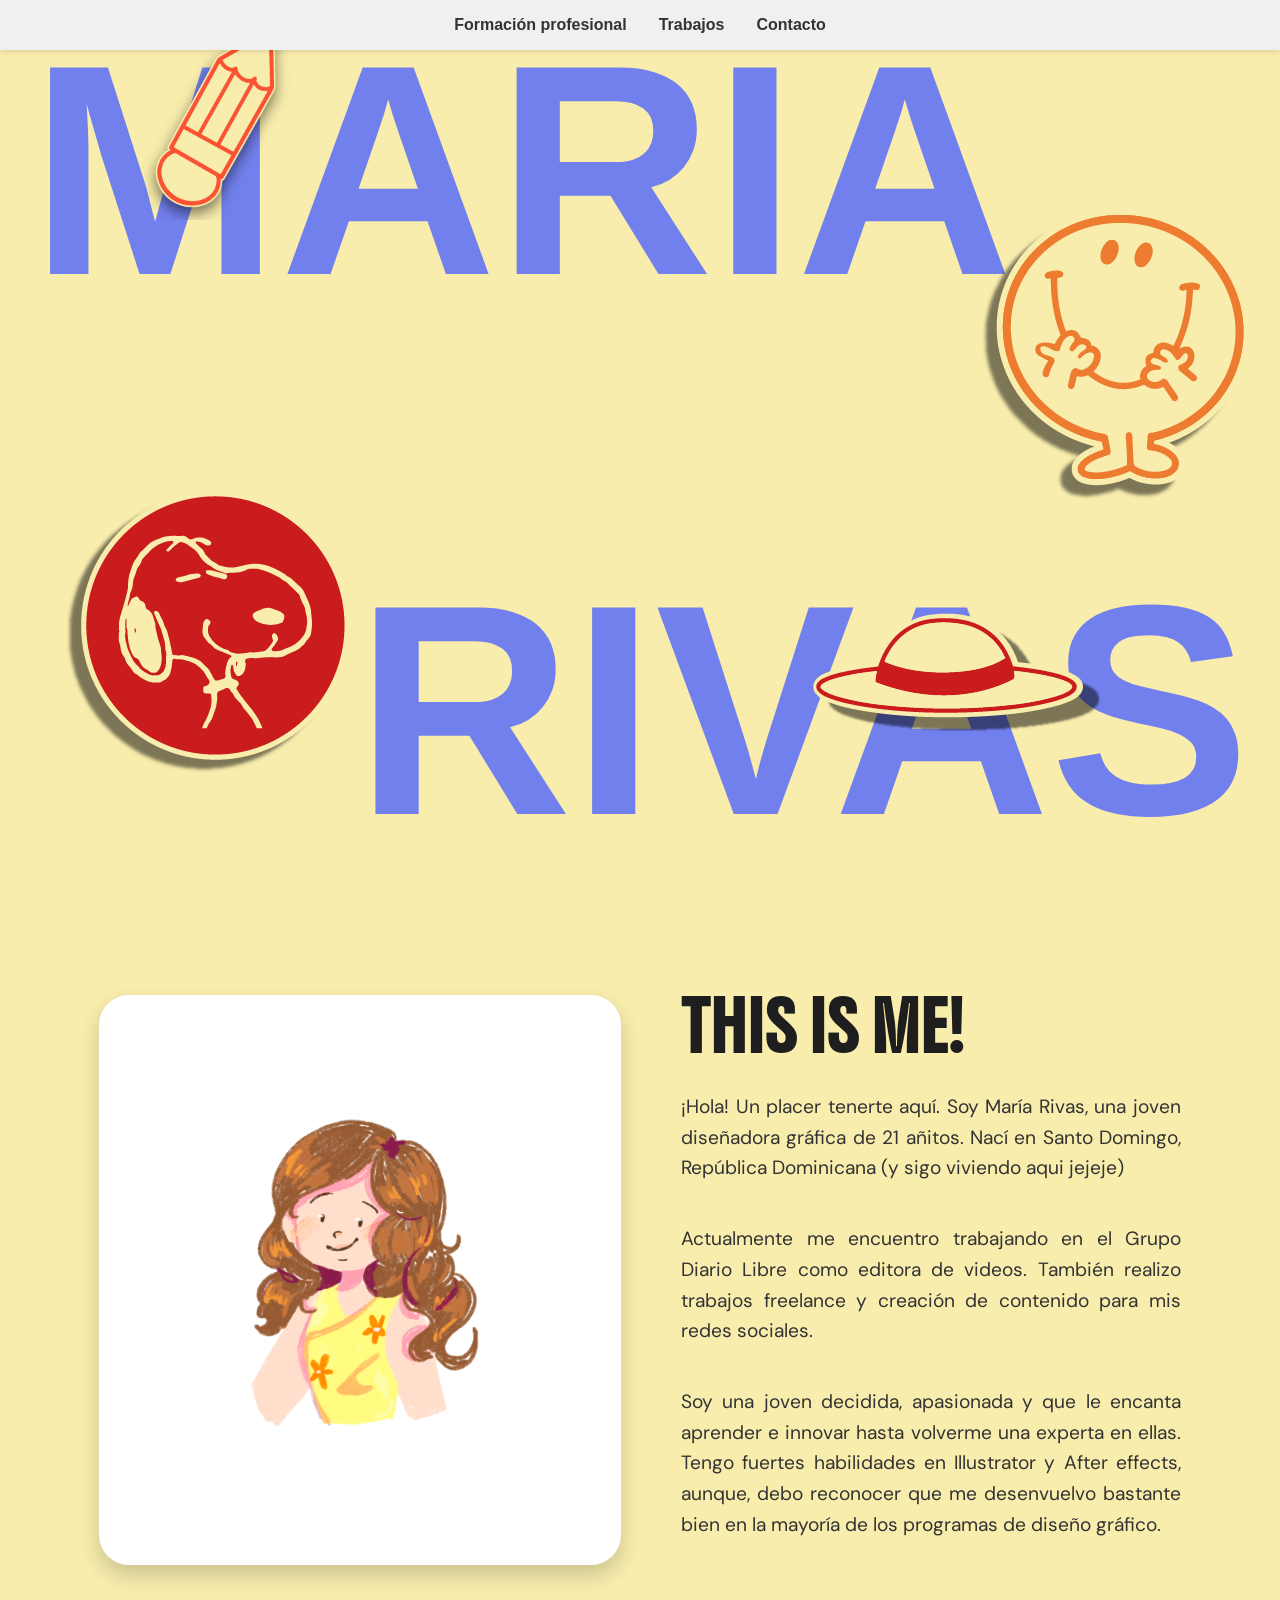
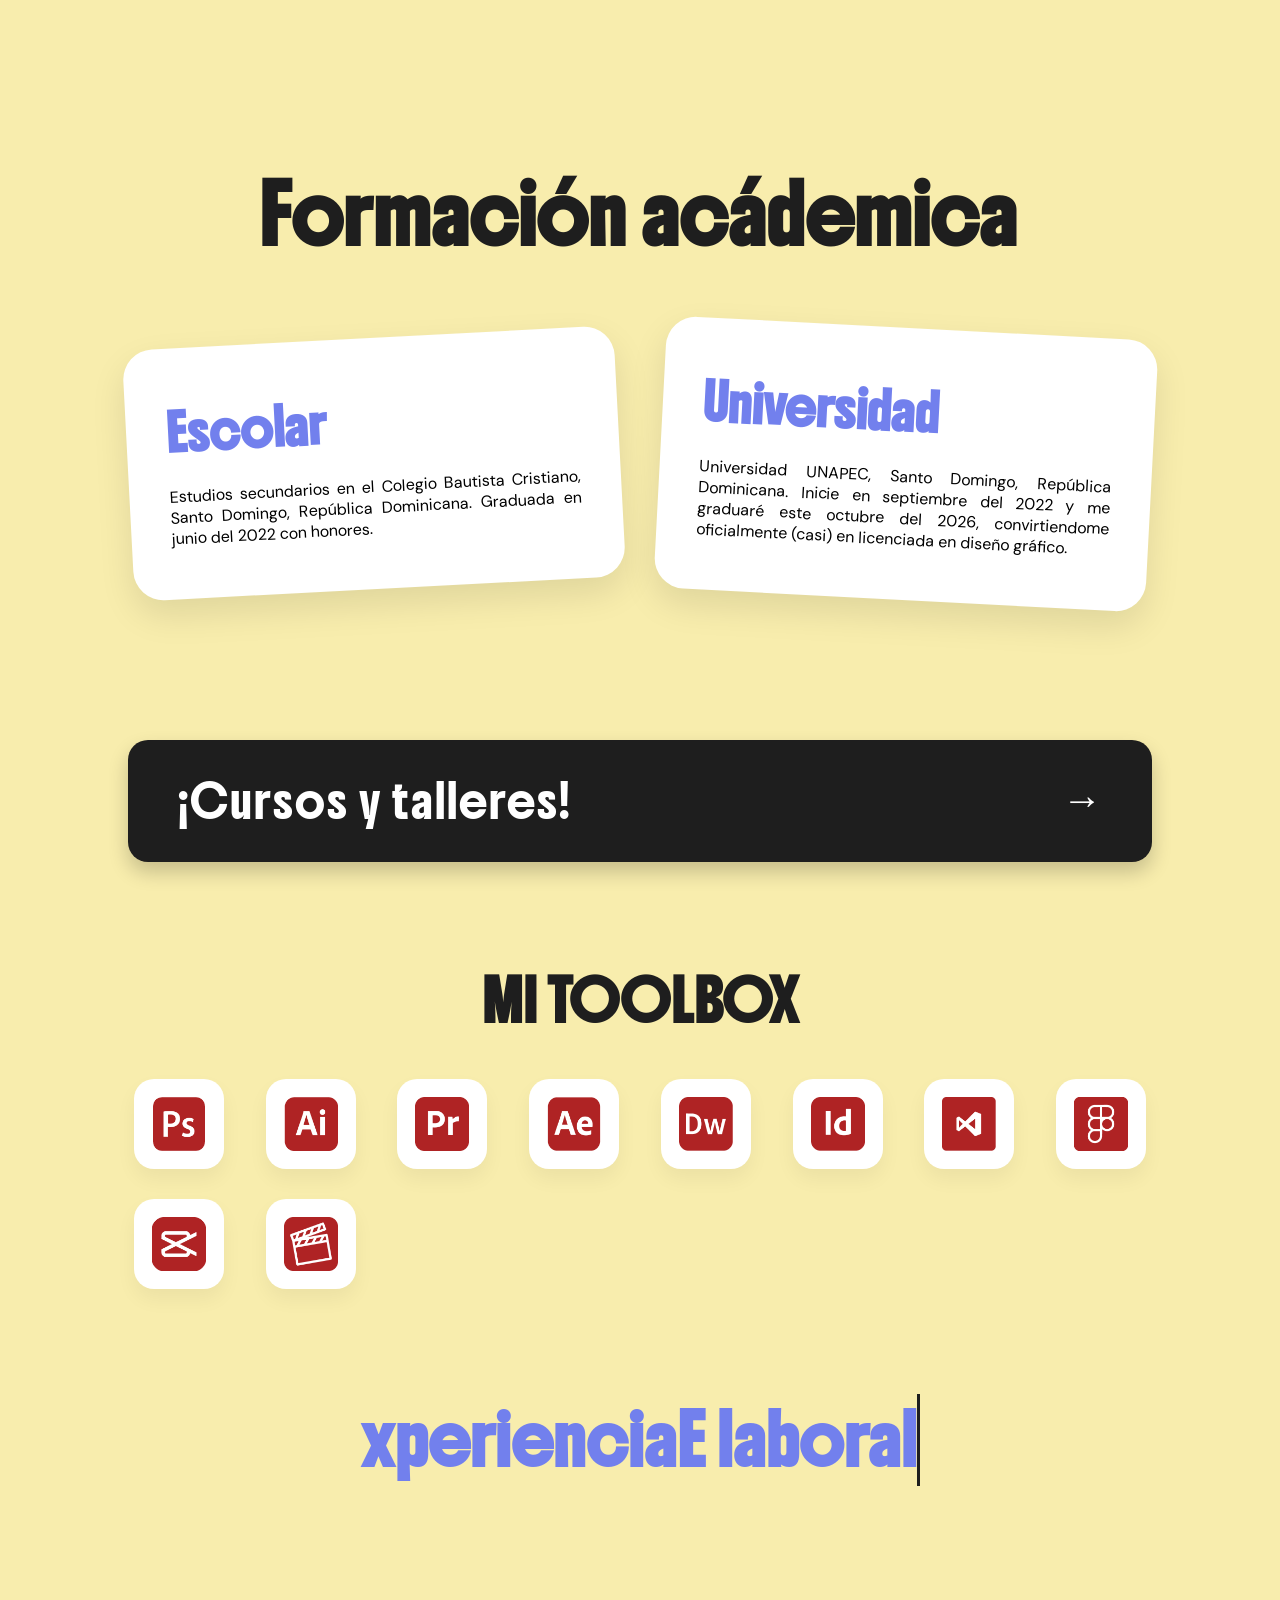
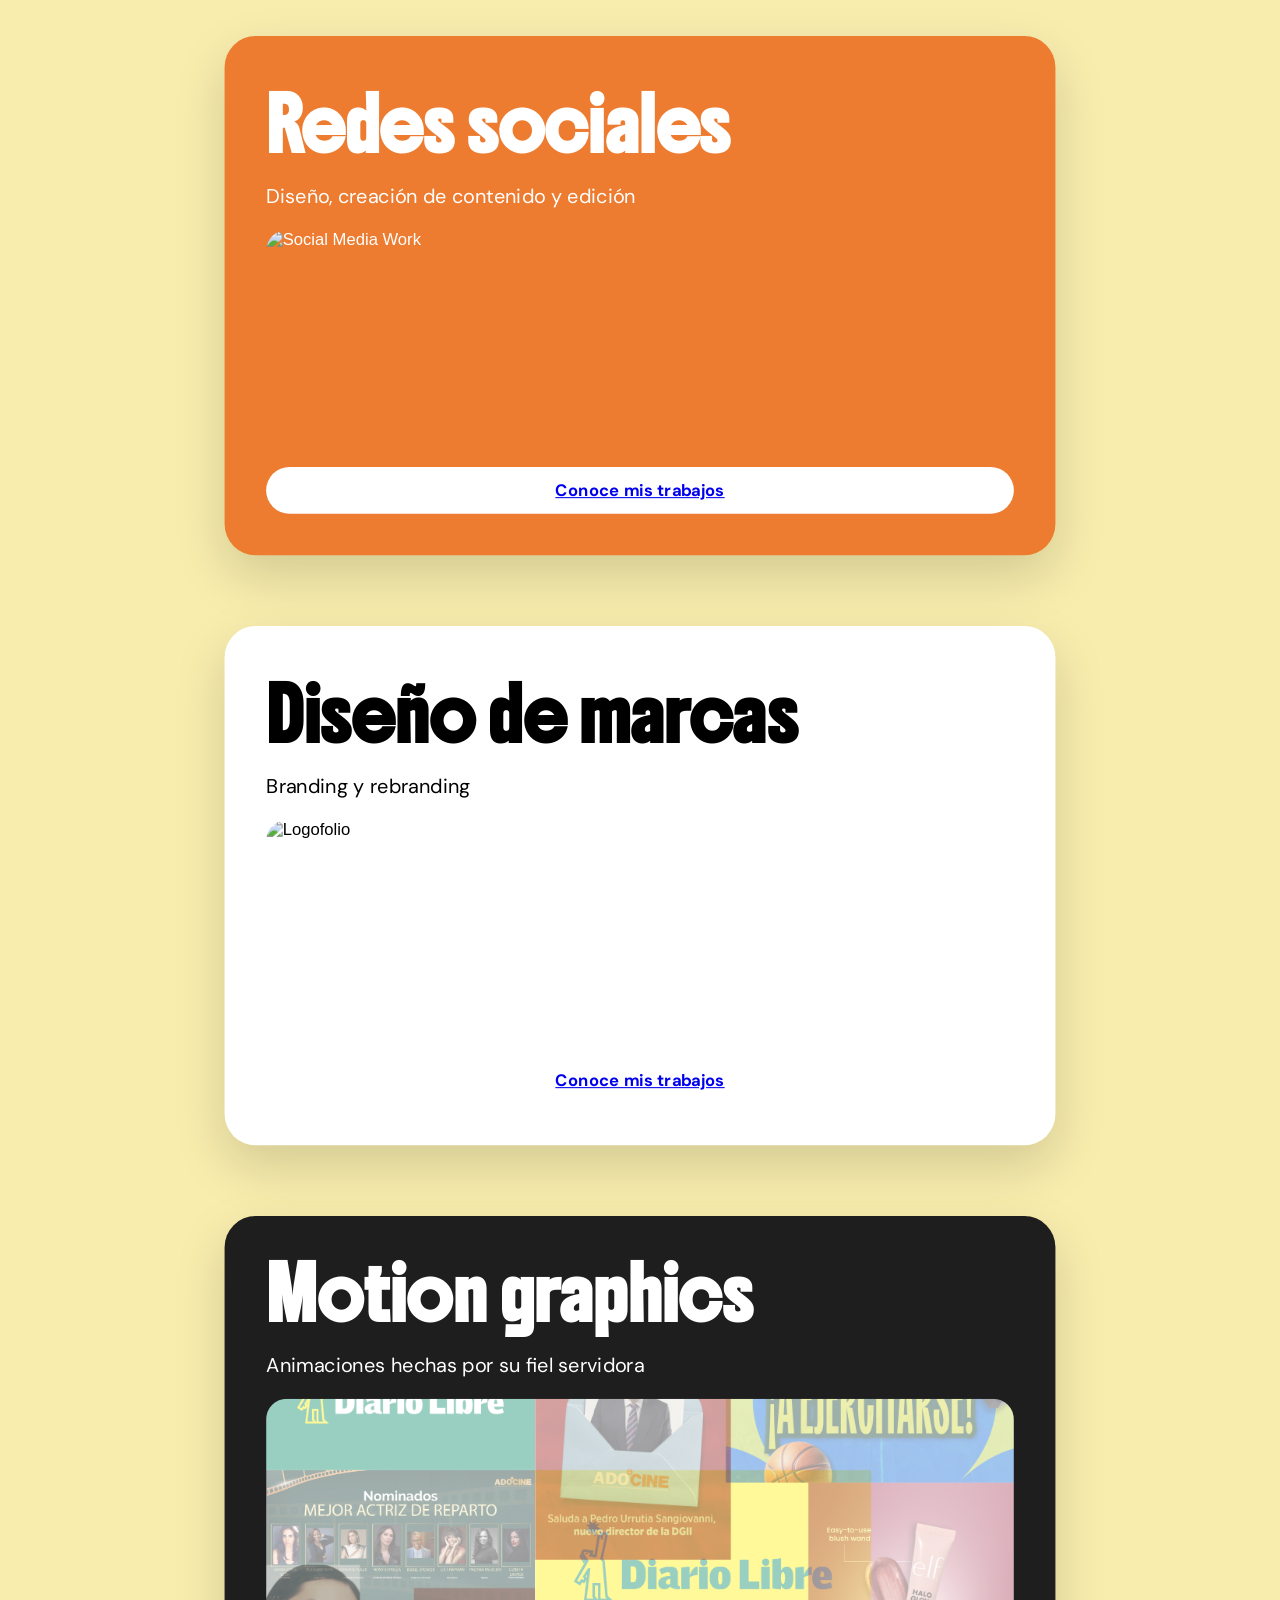
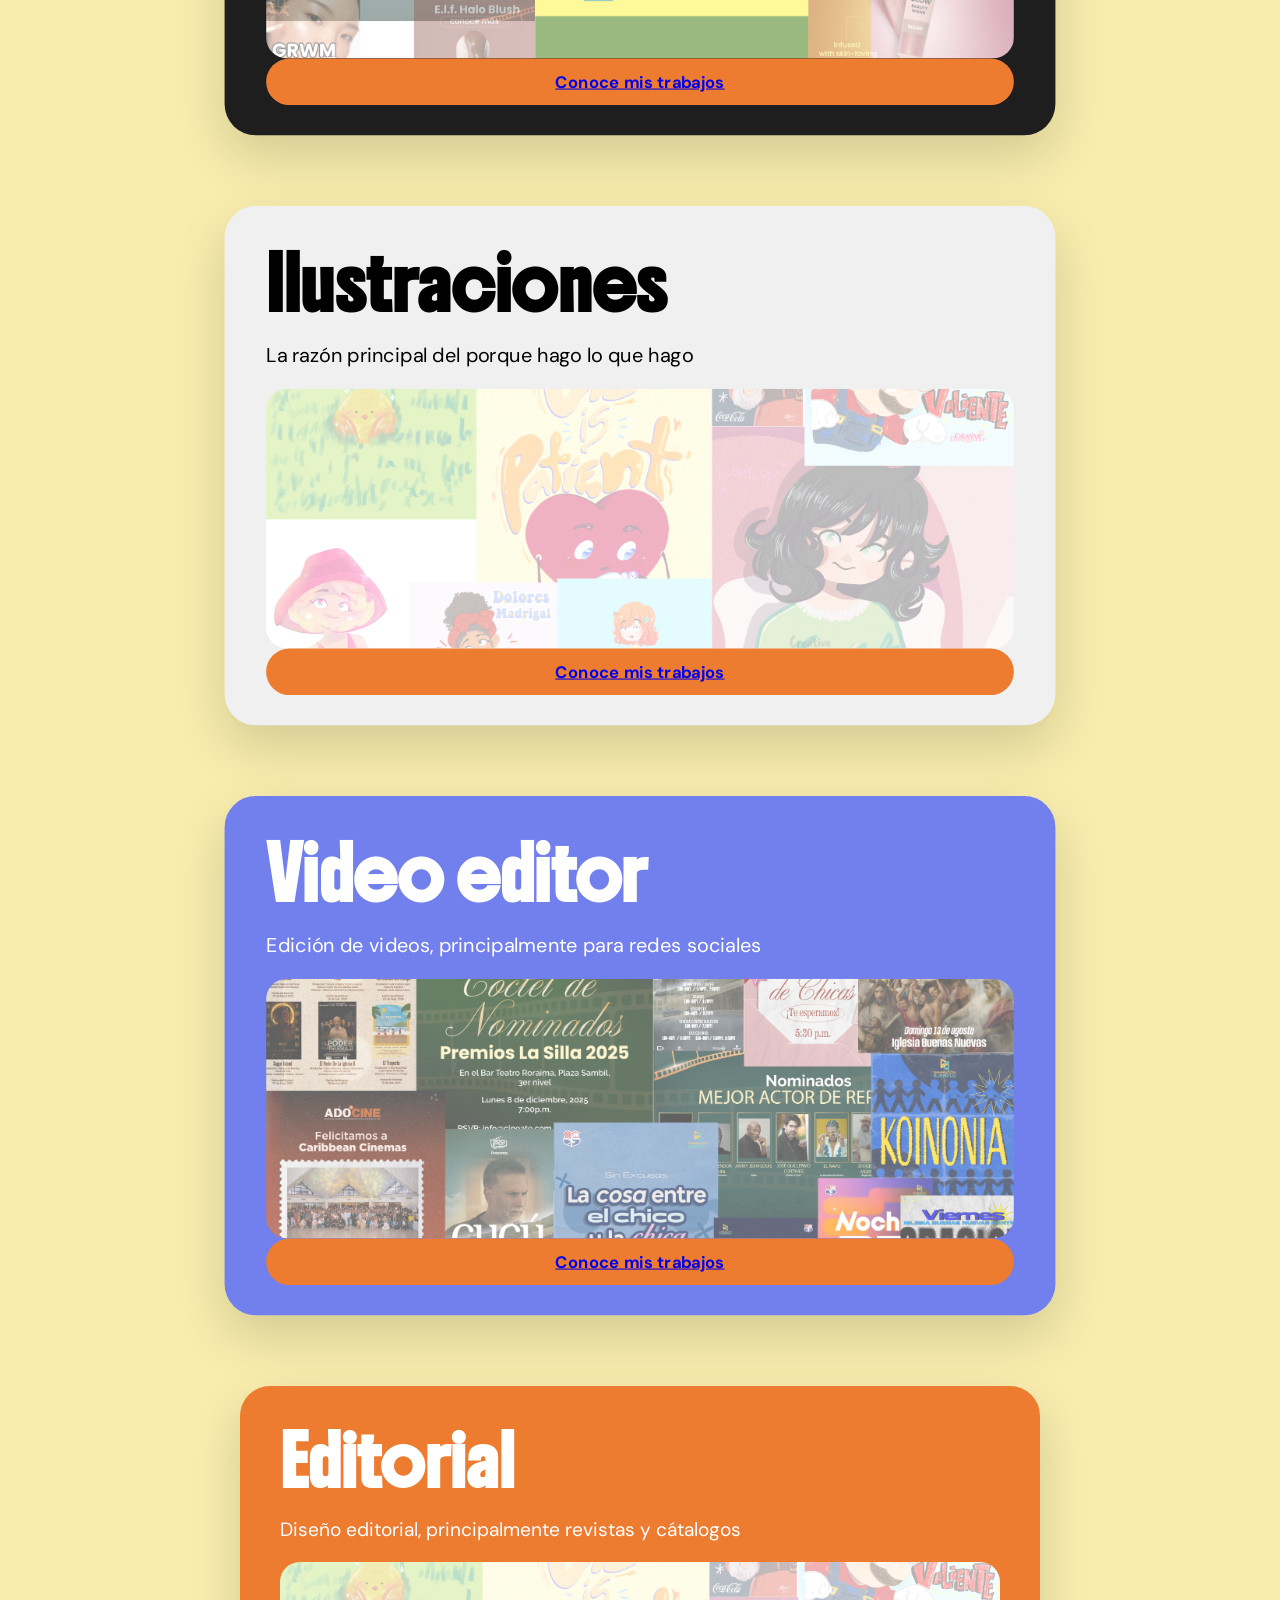
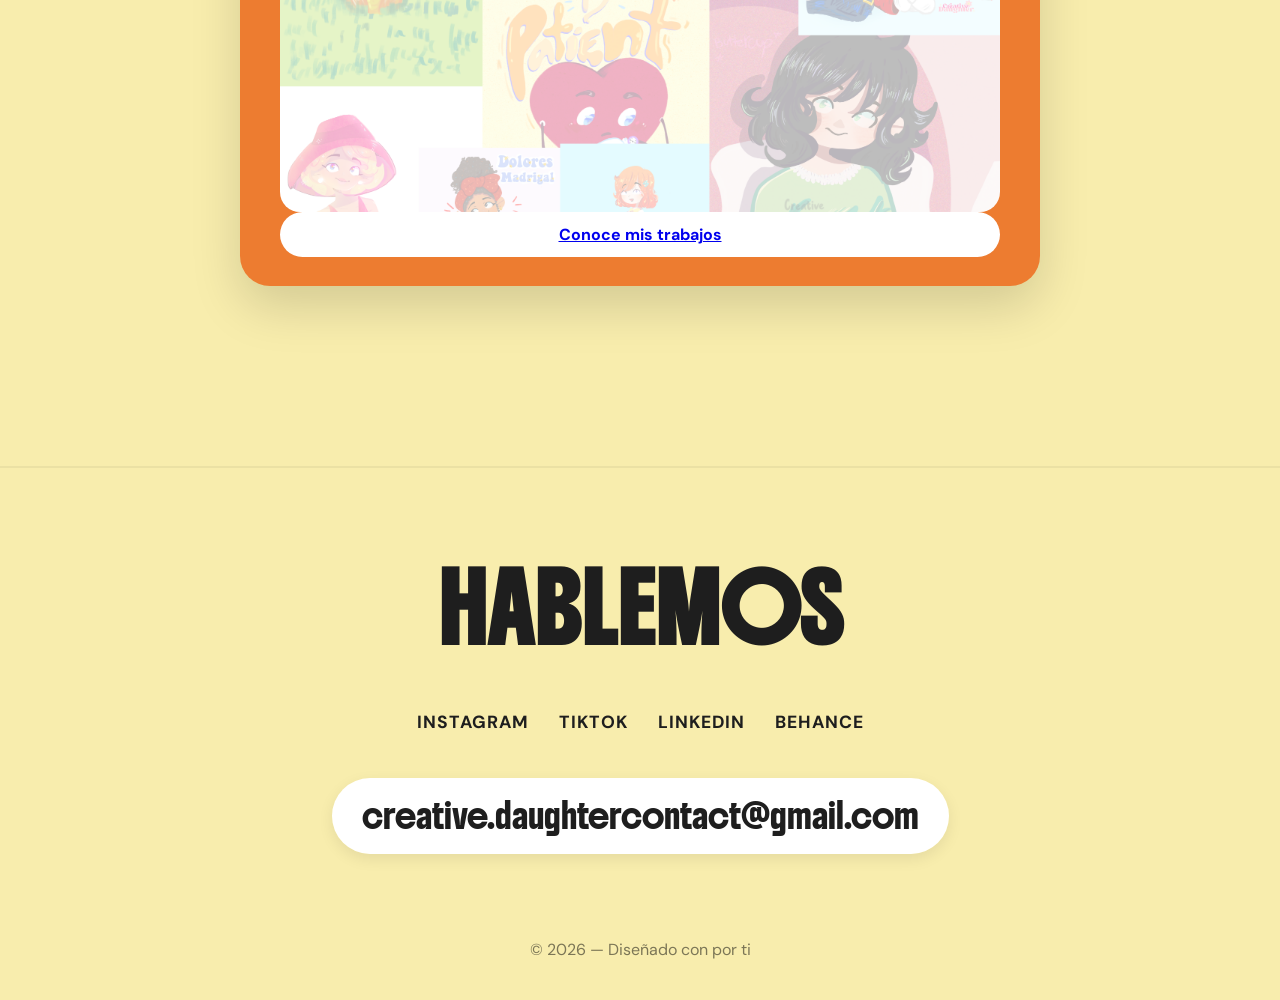
==== commit 26a99c17: "Correct capitalization in index.html" ====
--- a/index.html
+++ b/index.html
@@ -19,7 +19,7 @@
   <header id="navbar">
     <nav>
       <ul class="nav-links">
-        <li><a href="knowme.html" target="_blank">Formación Profesional</a></li>
+        <li><a href="knowme.html" target="_blank">Formación profesional</a></li>
         <li><a href="trabajos.html" target="_blank">Trabajos</a></li>
         <li><a href="contacto.html" target="_blank">Contacto</a></li>
       </ul>
@@ -62,13 +62,13 @@
   </div>
 </section>
 <section class="dual-cards-section">
-  <h2 class="dual-section-title">Formación Acádemica</h2>
+  <h2 class="dual-section-title">Formación acádemica</h2>
   
   <div class="dual-cards-container">
     <div class="info-slant-card card-left">
       <h3 class="card-subtitle">Escolar</h3>
       <p class="texto">
-        Estudios Secundarios en el Colegio Bautista Cristiano, Santo Domin República Dominicana. Graduada en junio del 2022 con honores.
+        Estudios secundarios en el Colegio Bautista Cristiano, Santo Domingo, República Dominicana. Graduada en junio del 2022 con honores.
       </p>
     </div>
 
@@ -82,7 +82,7 @@
 </section>
 <section class="full-width-button-section">
   <a href="knowme.html" class="banner-button">
-    <span class="banner-text">¡Cursos y Talleres!</span>
+    <span class="banner-text">¡Cursos y talleres!</span>
     <span class="banner-icon">→</span>
   </a>
 </section>
@@ -126,13 +126,13 @@
 
 </section>
 <section class="stack-container">
-  <h1 class="dual-section-title" id="typing-title">Experiencia Laboral  </h1>
+  <h1 class="dual-section-title" id="typing-title">Experiencia laboral  </h1>
 
   <div class="stack-card" id="social-media">
     <div class="card-content">
-      <h2>Redes Sociales</h2>
+      <h2>Redes sociales</h2>
       <p>Diseño, creación de contenido y edición</p>
-      <img src="multimedia/Diseño sin título/2 copy.png" alt="Social Media Work">
+      <img src="https://res.cloudinary.com/dh9rltust/image/upload/v1775188741/3_g6lgiw.png" alt="Social Media Work">
       <button class="boton2"><a href="socialmedia.html">Conoce mis trabajos</a></button>
     </div>
   </div>
@@ -140,15 +140,15 @@
   <div class="stack-card" id="logofolio">
     <div class="card-content">
       <h2>Diseño de marcas</h2>
-      <p>Branding y Rebranding</p>
-      <img src="multimedia/Diseño sin título/1 copy.png" alt="Logofolio">
+      <p>Branding y rebranding</p>
+      <img src="https://res.cloudinary.com/dh9rltust/image/upload/v1775188743/4_kuhe8z.png" alt="Logofolio">
       <button class="boton2"><a href="logofolio-detail.html">Conoce mis trabajos</a></button>
     </div>
   </div>
 
   <div class="stack-card" id="motion">
     <div class="card-content">
-      <h2>Motion Graphics</h2>
+      <h2>Motion graphics</h2>
       <p>Animaciones hechas por su fiel servidora</p>
       <img src="multimedia/Diseño sin título/2.png" alt="Motion Graphics">
       <button class="boton"><a href="motion-detail.html">Conoce mis trabajos</a></button>
@@ -166,7 +166,7 @@
 
   <div class="stack-card" id="video">
     <div class="card-content">
-      <h2>Video Editor</h2>
+      <h2>Video editor</h2>
       <p>Edición de videos, principalmente para redes sociales</p>
       <img src="multimedia/Diseño sin título/3.png" alt="Video">
       <button class="boton"><a href="video-details.html">Conoce mis trabajos</a></button>
@@ -186,7 +186,7 @@
 </section>
 <footer class="main-footer">
   <div class="footer-content">
-    <h2 class="footer-logo">HABLEMOS.</h2>
+    <h2 class="footer-logo">HABLEMOS</h2>
     
     <div class="footer-socials">
       <a href="https://www.instagram.com/rivas.folio_/?hl=es" target="_blank" class="social-link">Instagram</a>
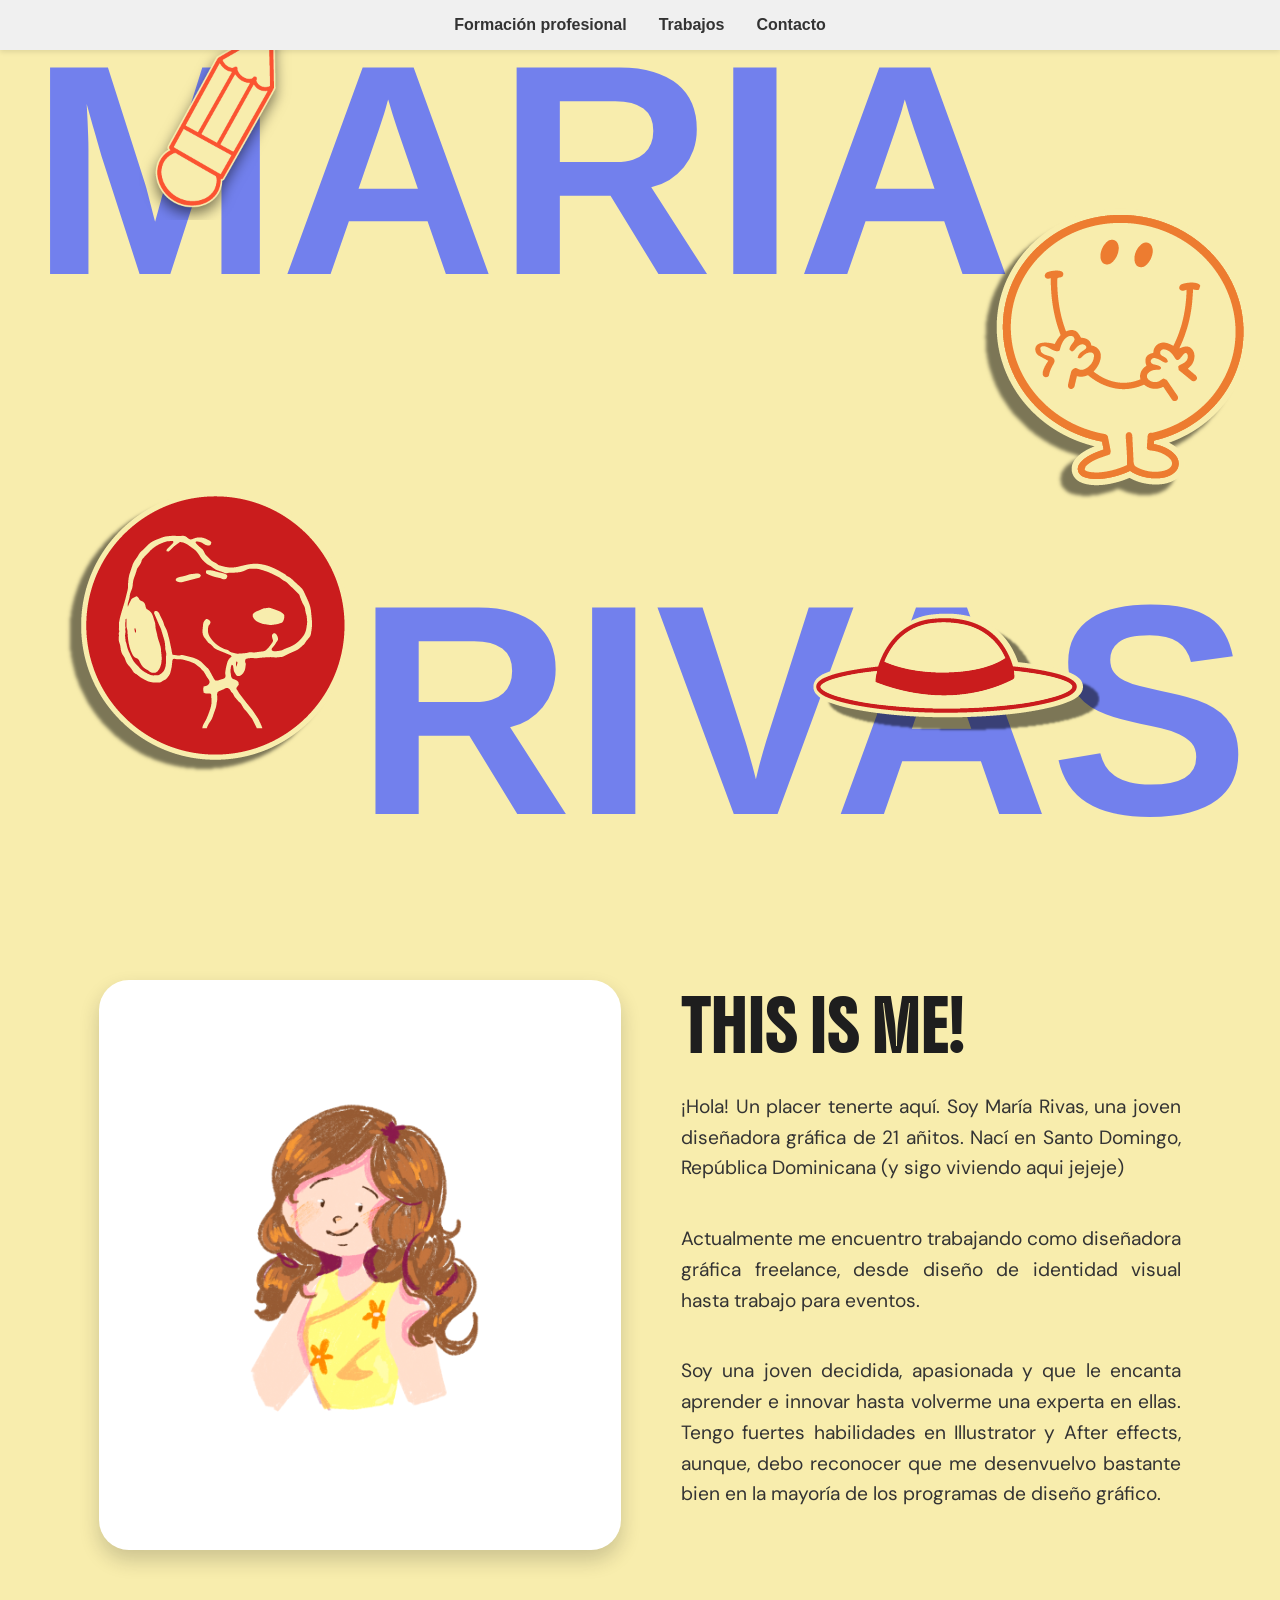
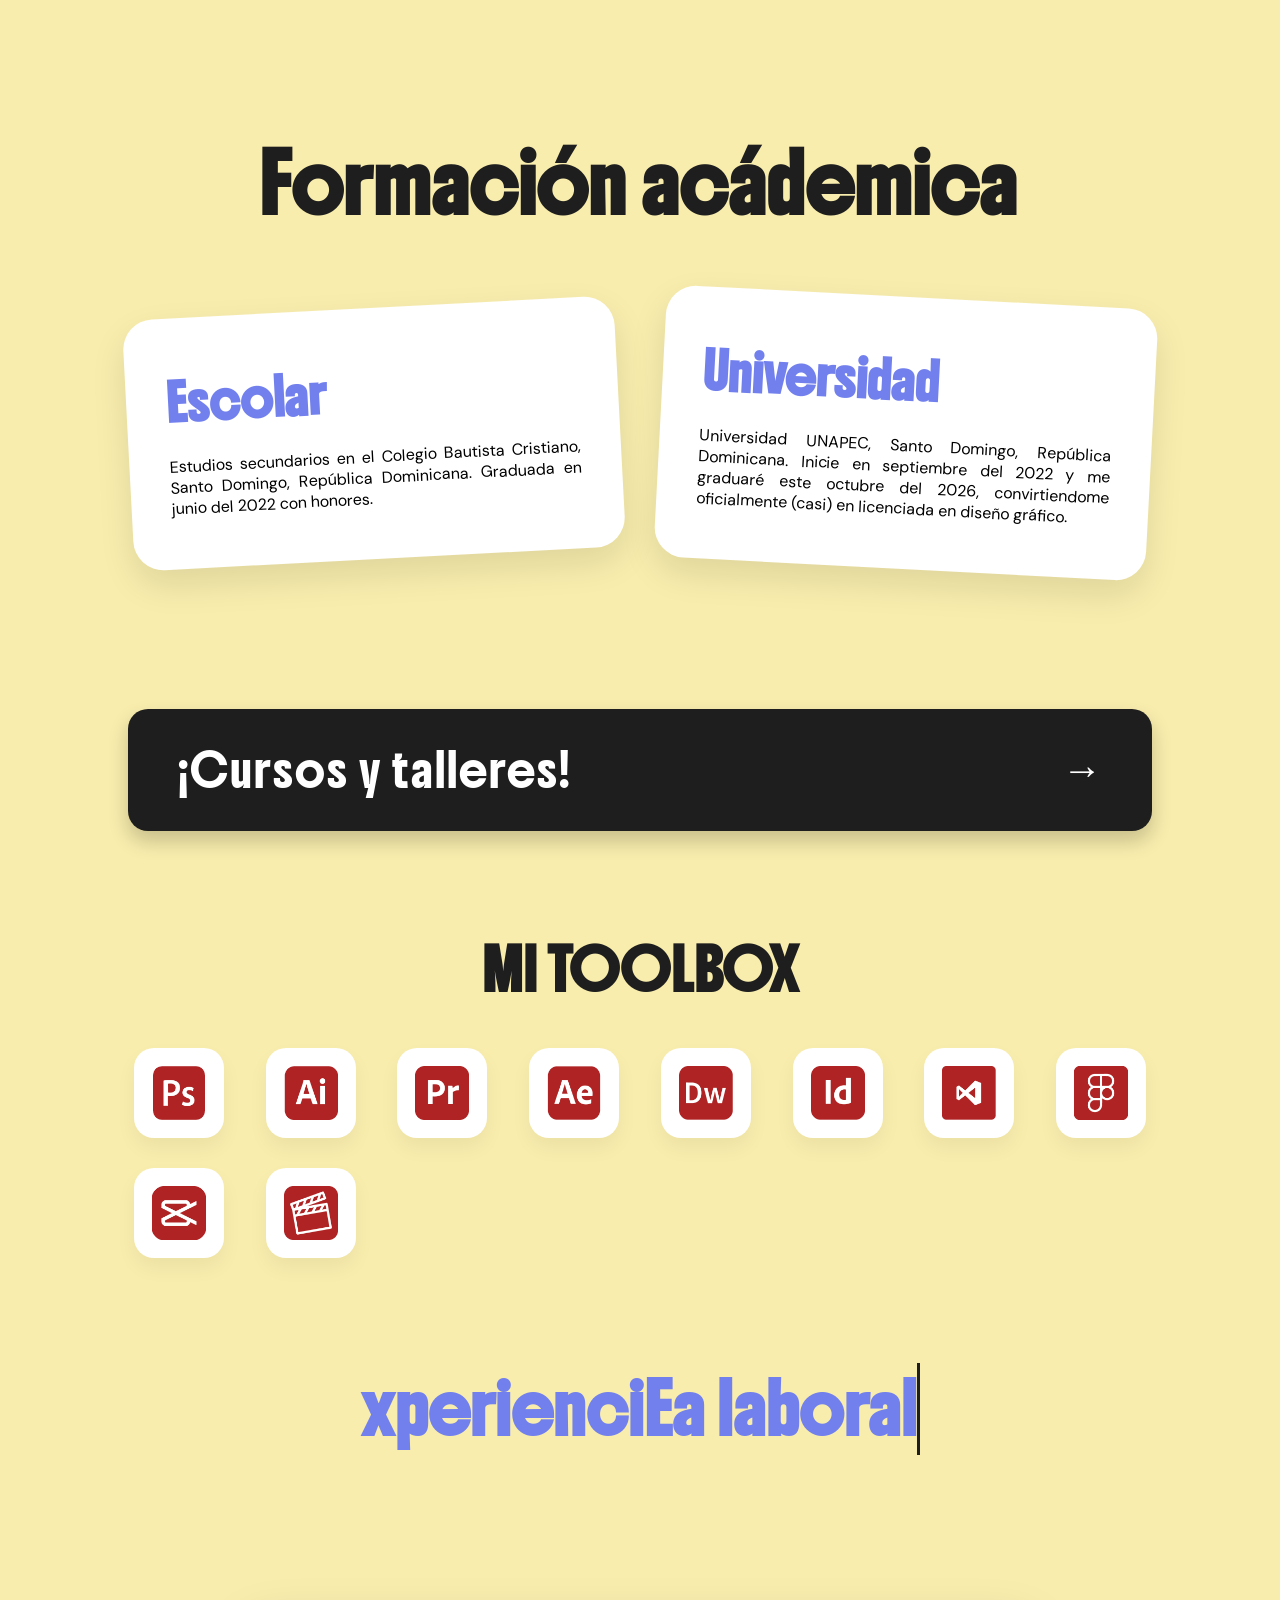
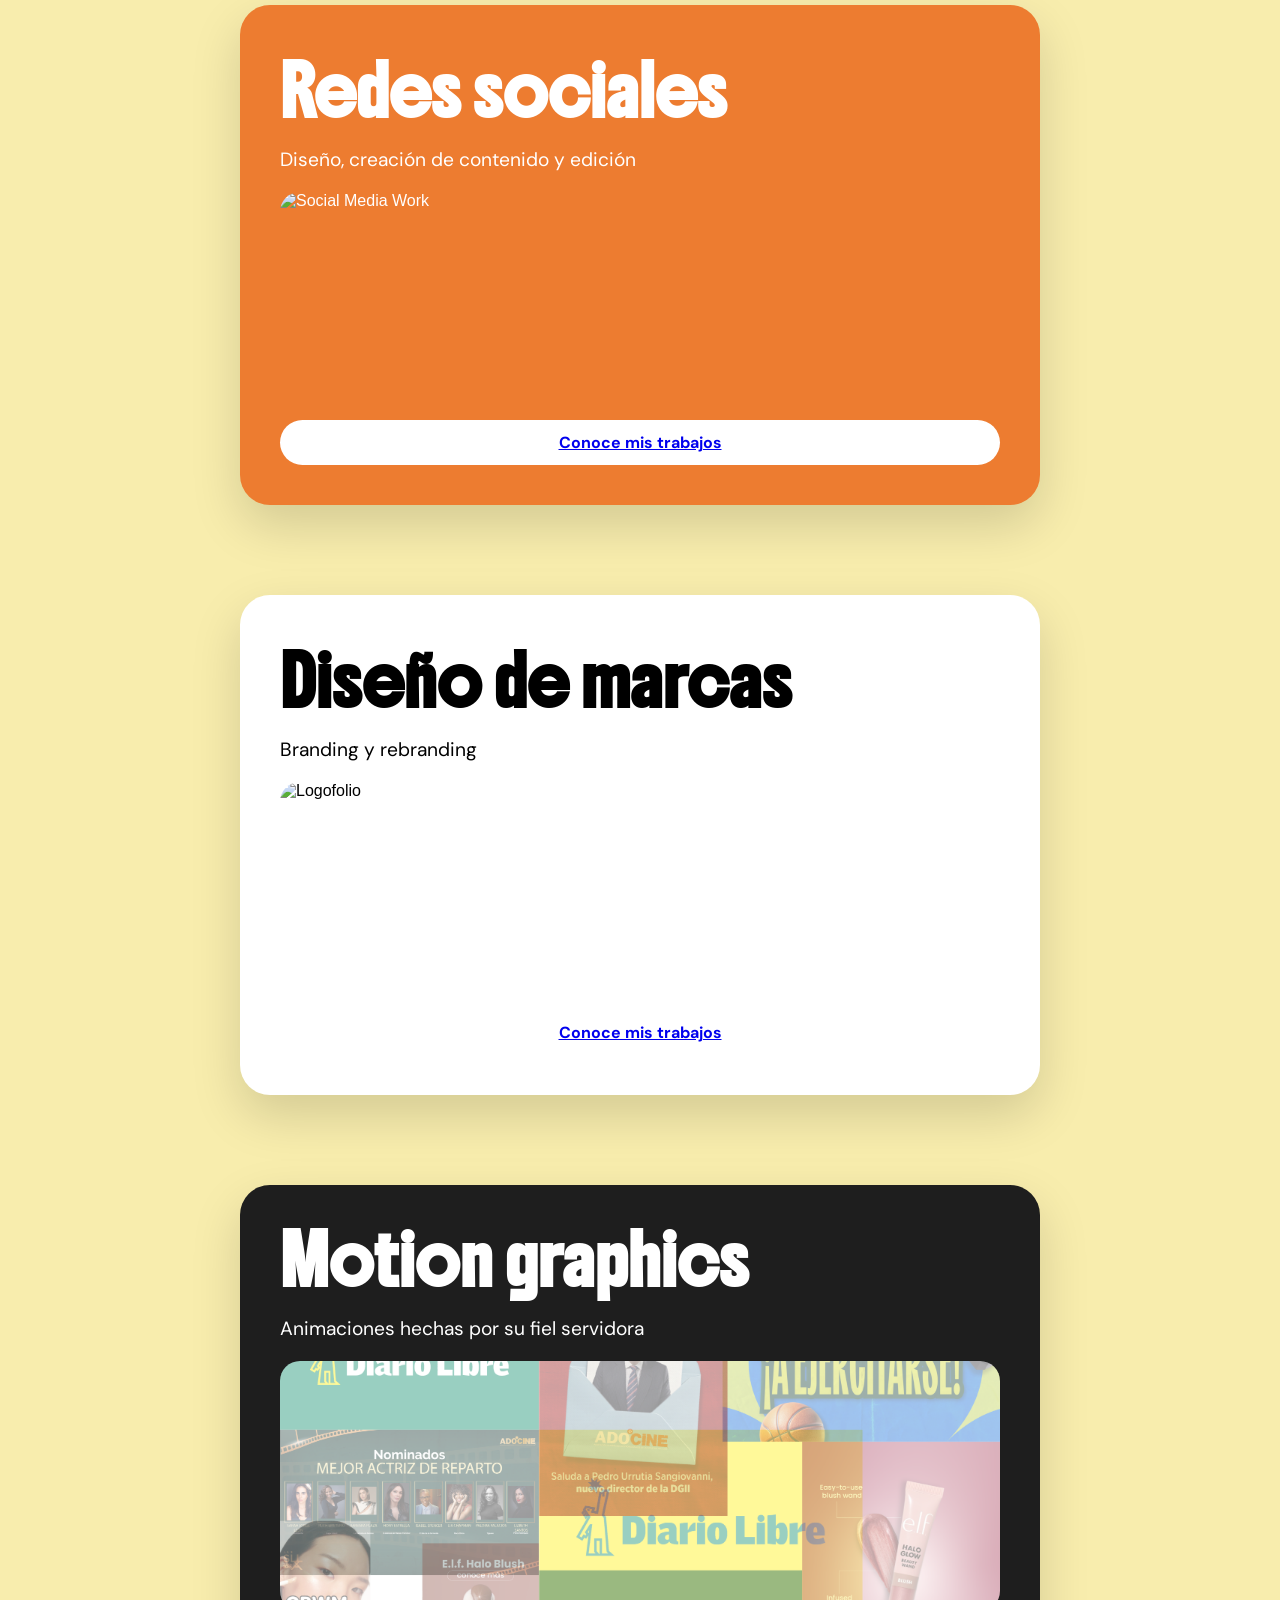
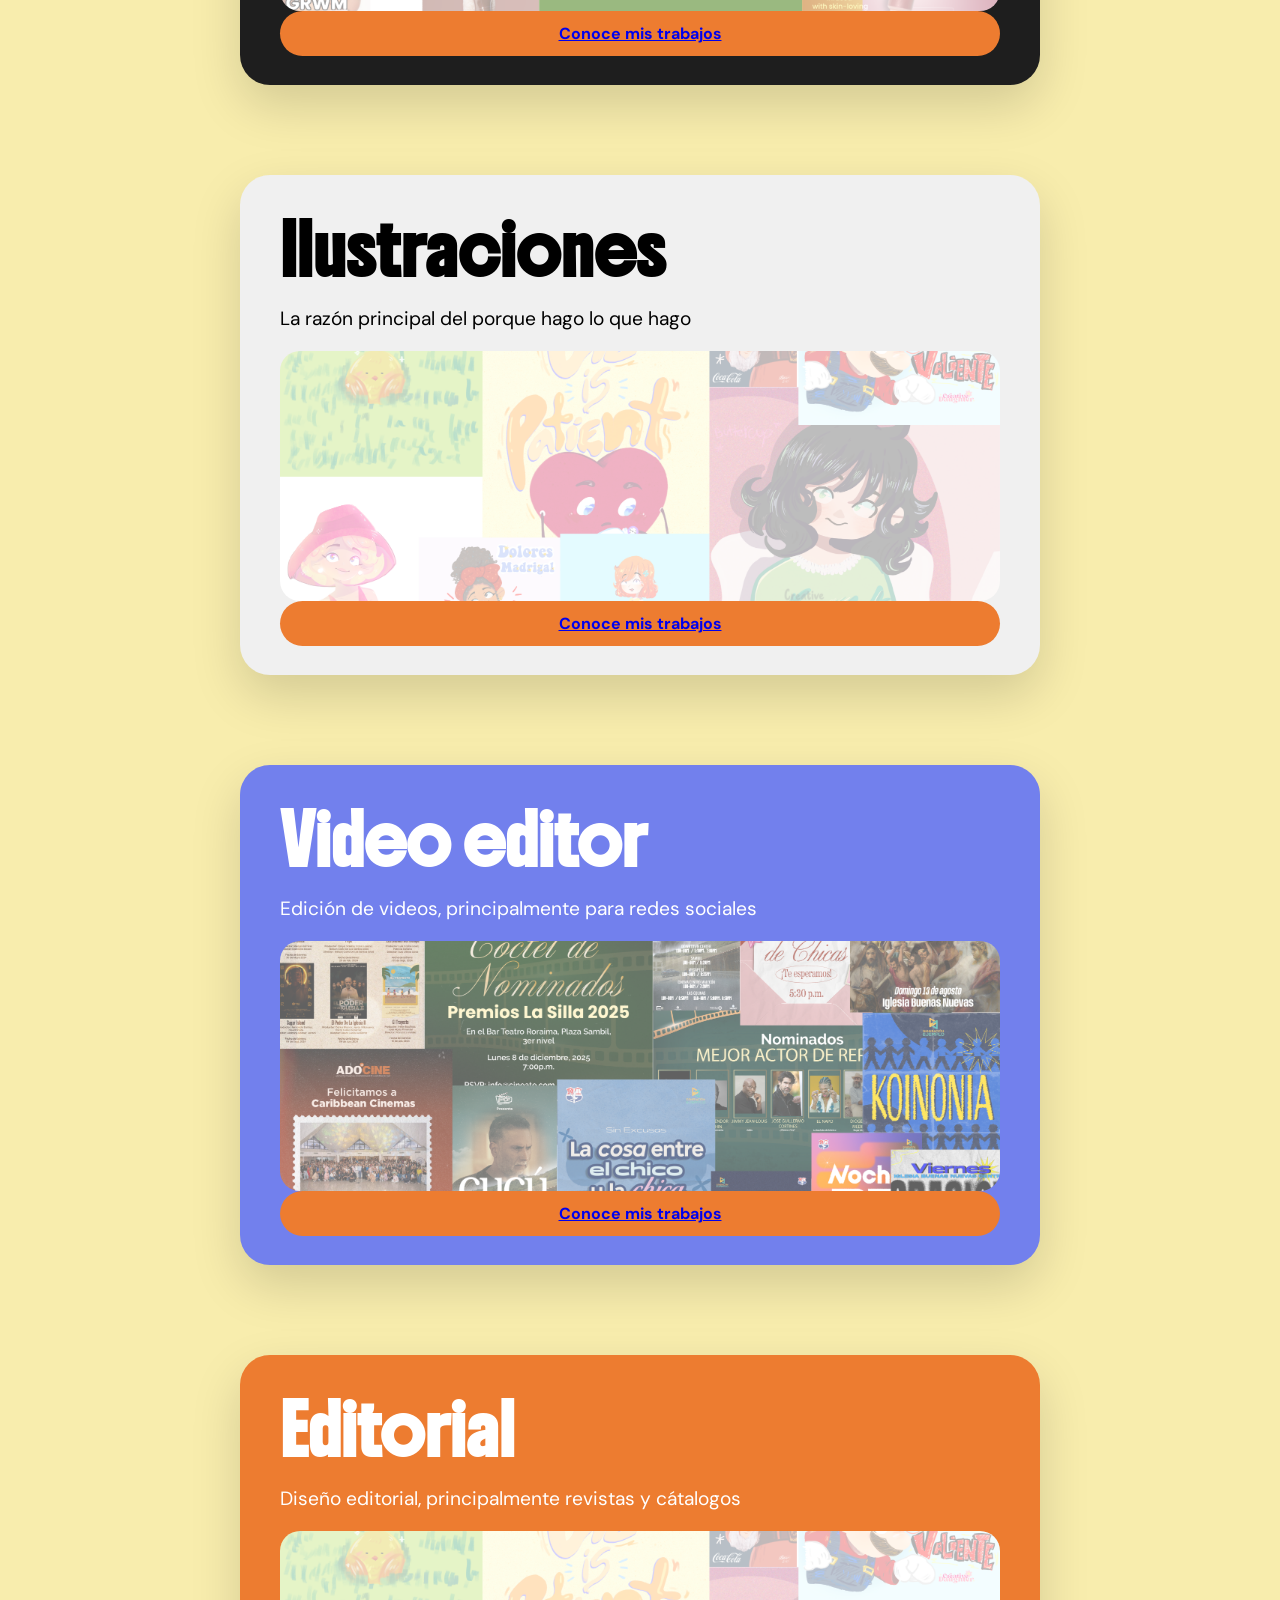
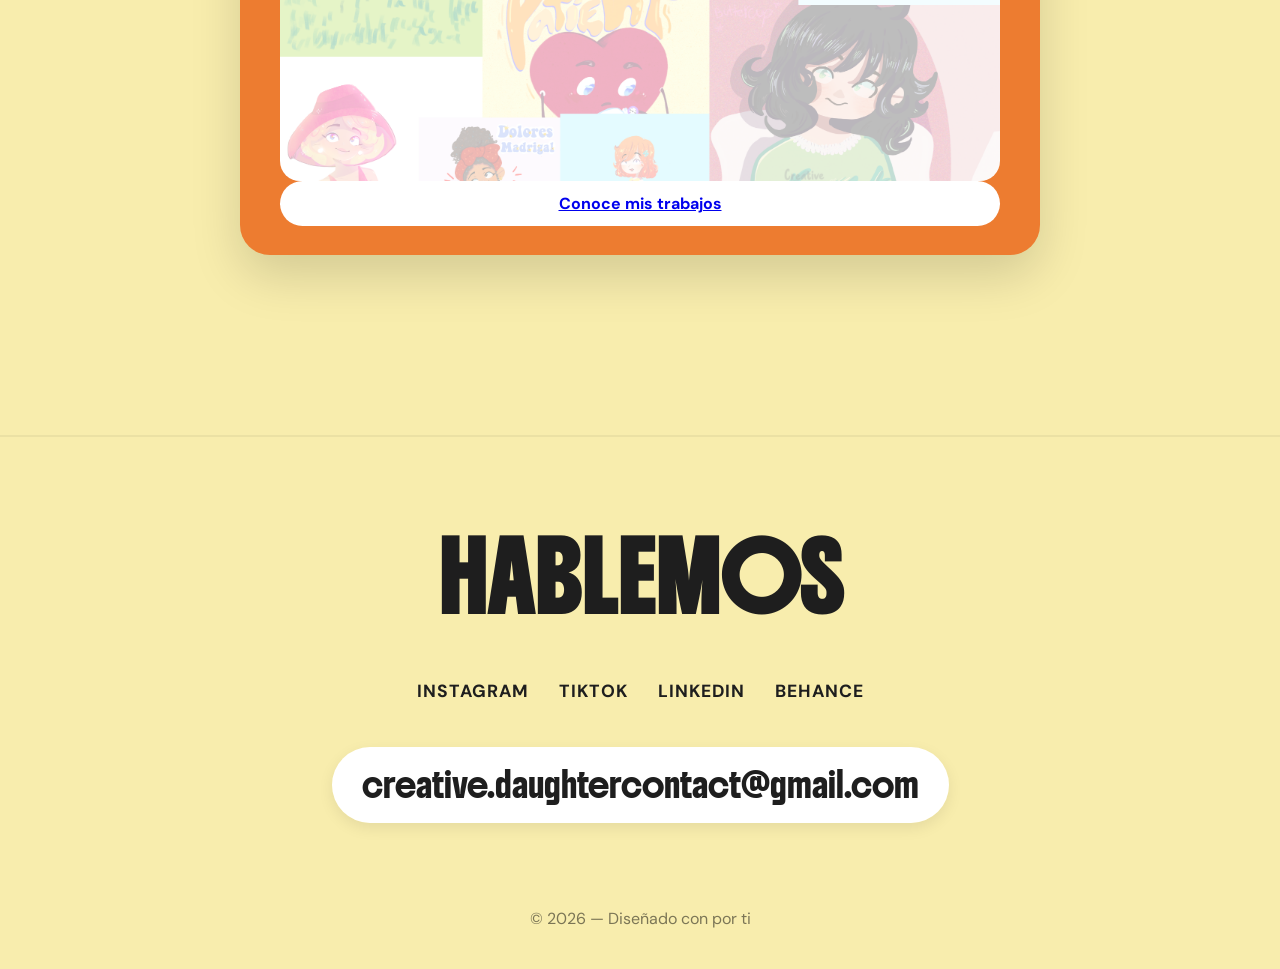
==== commit 6f398024: "Update personal description in index.html" ====
--- a/index.html
+++ b/index.html
@@ -55,7 +55,7 @@
     <h1>THIS IS ME!</h1>
     <p class="texto">
       ¡Hola! Un placer tenerte aquí. Soy María Rivas, una joven diseñadora gráfica de 21 añitos. Nací en Santo Domingo, República Dominicana (y sigo viviendo aqui jejeje)
-<p class="texto">Actualmente me encuentro trabajando en el Grupo Diario Libre como editora de videos. También realizo trabajos freelance y creación de contenido para mis redes sociales.</p>
+<p class="texto">Actualmente me encuentro trabajando como diseñadora gráfica freelance, desde diseño de identidad visual hasta trabajo para eventos.</p>
 <p class="texto">Soy una joven decidida, apasionada y que le encanta aprender e innovar hasta volverme una experta en ellas. Tengo fuertes habilidades en Illustrator y After effects, aunque, debo reconocer que me desenvuelvo bastante bien en la mayoría de los programas de diseño gráfico.</p>
 
 
--- a/styles.css
+++ b/styles.css
@@ -2656,4 +2656,120 @@
         gap: 15px;
         align-items: center;
     }
-}+}
+/* ==========================================================================
+   PARCHE RESPONSIVE ADICIONAL (Hero, About/Flip-card, Know Me, iconos)
+   Corrige desbordes horizontales en celular sin tocar el diseño de escritorio
+   ========================================================================== */
+
+html, body {
+  overflow-x: hidden;
+}
+
+/* --- HERO: nombre gigante + stickers --- */
+@media (max-width: 900px) {
+  .bg-text {
+    font-size: 20vw;
+  }
+  .bg-text.maria { top: 15px; left: 15px; }
+  .bg-text.rivas { bottom: 20px; right: 15px; }
+
+  .circle, .hat, .pencil, .smile {
+    width: 110px !important;
+  }
+  .circle { left: 15px; bottom: 100px; }
+  .hat { right: 15px; bottom: 40px; }
+  .pencil { left: 20px; top: 15px; transform: none; }
+  .smile { right: 15px; top: 130px; }
+}
+
+@media (max-width: 480px) {
+  .bg-text { font-size: 22vw; }
+  .circle, .hat, .pencil, .smile { width: 80px !important; }
+}
+
+/* --- ABOUT / FLIP CARD ("THIS IS ME") --- */
+@media (max-width: 900px) {
+  .about {
+    flex-direction: column;
+    padding: 60px 20px;
+    gap: 30px;
+    text-align: center;
+  }
+  .flip-card {
+    width: min(320px, 85vw);
+    height: min(400px, 100vw);
+    margin: 0 auto;
+  }
+  .flip-card-front img,
+  .flip-card-back img {
+    width: 100% !important;
+    height: 100% !important;
+    max-width: 100% !important;
+  }
+  .about-content { max-width: 100%; }
+  .about-content h1 { font-size: 2.2rem; }
+  .about-content p { font-size: 1rem; }
+}
+
+/* --- ICONOS QUE NO DEBEN ESTIRARSE A 100% (toolbox, glass icons) --- */
+@media (max-width: 768px) {
+  .software-item img,
+  .program-card img,
+  .mini-card img {
+    width: 60% !important;
+    max-width: 60% !important;
+    height: auto !important;
+  }
+}
+
+/* --- KNOW ME: split-container / card-item (Cursos y talleres) --- */
+@media (max-width: 900px) {
+  .knowme-section {
+    align-items: center;
+    padding: 90px 6% 40px;
+    text-align: center;
+  }
+  #typing-text {
+    font-size: 2.2rem;
+    text-align: center;
+  }
+  .split-container {
+    flex-direction: column;
+    padding: 50px 6% 80px;
+    gap: 50px;
+  }
+  .sticky-text {
+    position: static;
+    max-width: 100%;
+    text-align: center;
+  }
+  .subtitulos {
+    font-size: 2rem;
+    text-align: center;
+  }
+  .texto2 {
+    text-align: center;
+  }
+  .stack-side {
+    align-items: center;
+    margin-left: 0;
+    gap: 40px;
+    padding-bottom: 0;
+  }
+  .card-item {
+    position: static;
+    width: min(340px, 85vw);
+    height: min(420px, 100vw);
+  }
+}
+
+/* --- Ajustes extra para celulares muy pequeños (<= 380px) --- */
+@media (max-width: 380px) {
+  .bg-text { font-size: 24vw; }
+  .flip-card { width: 88vw; height: 320px; }
+  .footer-logo { font-size: 2.4rem !important; }
+  .dual-section-title, .centered-title { font-size: 2rem !important; }
+  .card-item { width: 88vw; height: 360px; }
+  #typing-text { font-size: 1.8rem; }
+}
